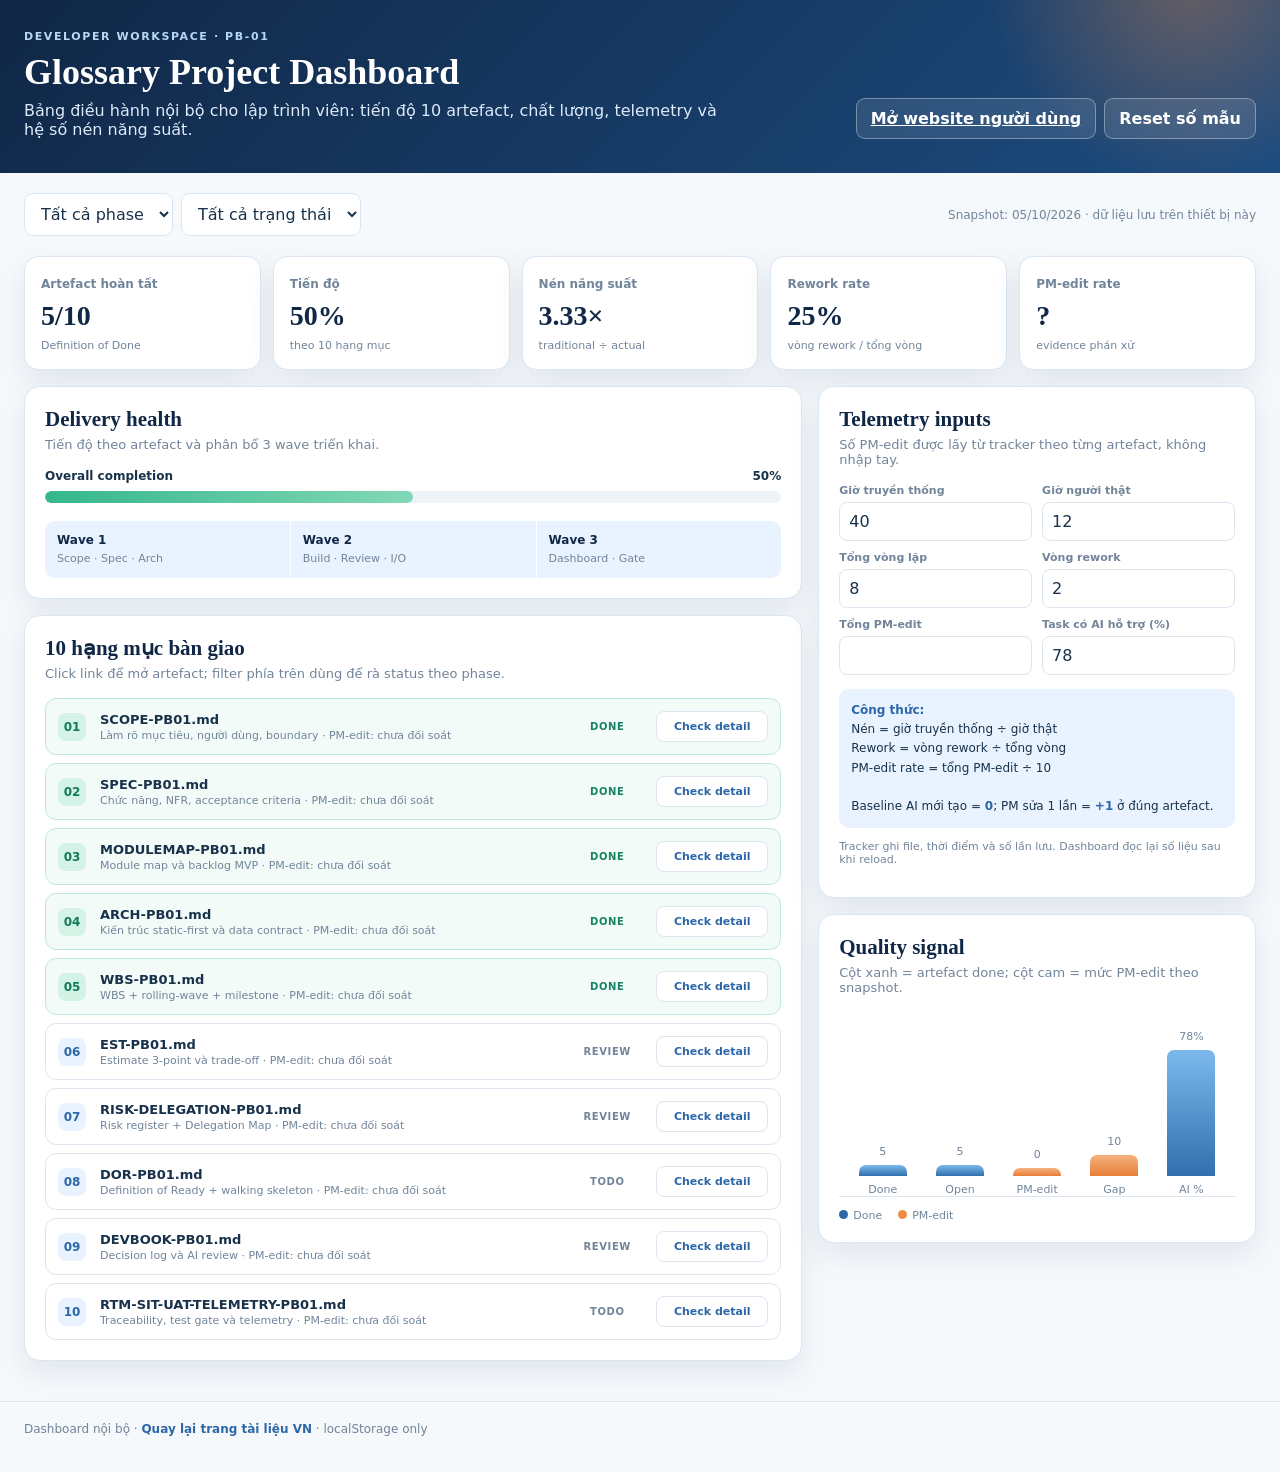
==== VN/project-dashboard.html @ fee907c6 "Initial commit" ====
<!doctype html>
<html lang="vi">
<head>
  <meta charset="utf-8">
  <meta name="viewport" content="width=device-width,initial-scale=1">
  <title>Project Dashboard · Glossary PB-01</title>
  <style>
    :root{--navy:#102746;--blue:#2d67a8;--sky:#e9f3ff;--orange:#f08b45;--mint:#35b78b;--ink:#18324b;--muted:#71849a;--line:#dbe6f1;--paper:#f6f9fc;--white:#fff;--shadow:0 12px 30px rgba(35,72,112,.10);font-family:Inter,ui-sans-serif,system-ui,-apple-system,"Segoe UI",sans-serif;color:var(--ink);background:var(--paper)}
    *{box-sizing:border-box}body{margin:0;background:var(--paper)}button,input,select{font:inherit}button{cursor:pointer}.wrap{max-width:1280px;margin:auto;padding:0 24px}
    header{background:linear-gradient(135deg,var(--navy),#1d4c80);color:#fff;padding:30px 0 34px;position:relative;overflow:hidden}header:after{content:"";position:absolute;width:420px;height:420px;border-radius:50%;right:-120px;top:-230px;background:radial-gradient(circle,rgba(240,139,69,.36),transparent 68%)}.header-inner{position:relative;z-index:1;display:flex;justify-content:space-between;align-items:flex-end;gap:20px}h1,h2,h3,p{margin-top:0}h1{font:700 36px Georgia,serif;margin:8px 0}.eyebrow{font-size:11px;letter-spacing:1.6px;text-transform:uppercase;color:#b7d7f5;font-weight:800}.sub{color:#dceafa;max-width:700px;margin:0}.header-actions{display:flex;gap:8px;flex-wrap:wrap}.btn{border:1px solid rgba(255,255,255,.35);background:rgba(255,255,255,.1);color:#fff;border-radius:9px;padding:10px 14px;font-weight:700}.btn:hover{background:rgba(255,255,255,.2)}
    .toolbar{display:flex;align-items:center;justify-content:space-between;gap:14px;padding:20px 0;flex-wrap:wrap}.filters{display:flex;gap:8px;flex-wrap:wrap}.control{background:#fff;border:1px solid var(--line);border-radius:9px;padding:10px 12px;color:var(--ink)}.last{font-size:12px;color:var(--muted)}
    .kpi-grid{display:grid;grid-template-columns:repeat(5,1fr);gap:12px}.kpi{background:var(--white);border:1px solid var(--line);border-radius:14px;padding:16px;box-shadow:var(--shadow)}.kpi .label{font-size:12px;color:var(--muted);font-weight:700}.kpi strong{display:block;font:700 28px Georgia,serif;color:var(--navy);margin:8px 0 2px}.kpi small{font-size:11px;color:var(--muted)}
    .layout{display:grid;grid-template-columns:minmax(0,1.6fr) minmax(300px,.9fr);gap:16px;margin:16px 0 40px}.panel{background:#fff;border:1px solid var(--line);border-radius:16px;padding:20px;box-shadow:var(--shadow)}.panel h2{font:700 21px Georgia,serif;color:var(--navy);margin-bottom:5px}.panel-lead{font-size:13px;color:var(--muted);margin-bottom:17px}
    .progress-track{height:12px;background:#eef3f8;border-radius:20px;overflow:hidden}.progress-fill{height:100%;background:linear-gradient(90deg,var(--mint),#82d8b6);border-radius:20px;transition:width .25s}.progress-row{display:flex;justify-content:space-between;font-size:12px;font-weight:700;margin:0 0 8px}.chart{height:185px;display:flex;align-items:end;gap:10px;padding:18px 10px 0;border-bottom:1px solid var(--line)}.bar-wrap{height:100%;flex:1;display:flex;flex-direction:column;justify-content:end;align-items:center;gap:7px}.bar{width:100%;max-width:48px;border-radius:7px 7px 0 0;background:linear-gradient(180deg,#7bb9ed,#316fae);min-height:5px;transition:height .25s}.bar-value{font-size:11px;color:var(--muted)}.bar-label{font-size:11px;color:var(--muted);text-align:center}.legend{display:flex;gap:16px;font-size:11px;color:var(--muted);margin-top:12px}.dot{width:9px;height:9px;display:inline-block;border-radius:50%;background:var(--blue);margin-right:5px}.dot.orange{background:var(--orange)}
    .metric-form{display:grid;grid-template-columns:1fr 1fr;gap:10px}.field label{display:block;font-size:11px;font-weight:700;color:var(--muted);margin-bottom:5px}.field input{width:100%;padding:9px;border:1px solid var(--line);border-radius:8px;color:var(--ink)}.formula{margin-top:14px;background:var(--sky);border-radius:10px;padding:12px;font-size:12px;line-height:1.6}.formula b{color:var(--blue)}.note{font-size:11px;color:var(--muted);margin-top:12px}
    .artifact-list{display:flex;flex-direction:column;gap:8px}.artifact{border:1px solid var(--line);border-radius:11px;padding:12px;display:grid;grid-template-columns:32px 1fr 78px 112px;align-items:center;gap:10px;transition:.15s}.artifact:hover{border-color:#86b4dc;transform:translateX(2px)}.artifact.done{background:#f3fbf8;border-color:#bfe9d9}.num{width:28px;height:28px;border-radius:8px;background:var(--sky);color:var(--blue);display:grid;place-items:center;font-size:12px;font-weight:800}.artifact.done .num{background:#d4f3e6;color:#147a5a}.artifact h3{font-size:13px;margin:0 0 2px}.artifact p{font-size:11px;color:var(--muted);margin:0}.status{font-size:10px;text-transform:uppercase;letter-spacing:.6px;font-weight:800;color:var(--muted);white-space:nowrap;text-align:center}.status.done{color:#168263}.detail-button{border:1px solid var(--line);background:#fff;color:var(--blue);border-radius:8px;padding:8px 9px;font-size:11px;font-weight:800}.detail-button:hover{background:var(--sky);border-color:#86b4dc}
    dialog{max-width:660px;width:calc(100% - 28px);border:1px solid var(--line);border-radius:16px;padding:0;box-shadow:0 24px 70px rgba(16,39,70,.25);color:var(--ink)}dialog::backdrop{background:rgba(16,39,70,.38)}.dialog-body{padding:22px}.dialog-body h2{font:700 24px Georgia,serif;color:var(--navy);margin:0 0 6px}.dialog-meta{font-size:11px;color:var(--mint);font-weight:800;letter-spacing:.5px}.dialog-copy{font-size:14px;line-height:1.7;color:var(--muted);margin:18px 0;max-height:58vh;overflow:auto}.dialog-copy h3{font-size:15px;color:var(--navy);margin:18px 0 5px}.dialog-copy h3:first-child{margin-top:0}.dialog-copy ul,.dialog-copy ol{padding-left:22px;margin:7px 0}.dialog-copy li{margin:4px 0}.dialog-copy pre{background:var(--navy);color:#dff0ff;border-radius:10px;padding:14px;overflow:auto;font-size:12px}.dialog-copy code{background:var(--sky);color:var(--blue);padding:2px 4px;border-radius:4px}.dialog-close{border:1px solid var(--line);background:#fff;color:var(--blue);border-radius:8px;padding:9px 13px;font-weight:800}
    .timeline{display:flex;gap:0;margin-top:18px}.phase{flex:1;padding:12px;background:var(--sky);border-right:1px solid #fff}.phase:first-child{border-radius:10px 0 0 10px}.phase:last-child{border-radius:0 10px 10px 0;border:0}.phase b{display:block;font-size:12px;color:var(--navy)}.phase span{font-size:11px;color:var(--muted)}
    footer{border-top:1px solid var(--line);padding:20px 0 36px;color:var(--muted);font-size:12px}.back{color:var(--blue);font-weight:700;text-decoration:none}
    @media(max-width:980px){.kpi-grid{grid-template-columns:repeat(3,1fr)}.layout{grid-template-columns:1fr}}@media(max-width:600px){.wrap{padding:0 14px}h1{font-size:29px}.header-inner{display:block}.header-actions{margin-top:18px}.kpi-grid{grid-template-columns:repeat(2,1fr)}.metric-form{grid-template-columns:1fr}.artifact{grid-template-columns:30px 1fr 78px}.detail-button{grid-column:2 / 4}.chart{gap:5px}}
  </style>
</head>
<body>
  <header><div class="wrap header-inner"><div><div class="eyebrow">Developer workspace · PB-01</div><h1>Glossary Project Dashboard</h1><p class="sub">Bảng điều hành nội bộ cho lập trình viên: tiến độ 10 artefact, chất lượng, telemetry và hệ số nén năng suất.</p></div><div class="header-actions"><a class="btn" href="glossary/index.html">Mở website người dùng</a><button class="btn" id="reset">Reset số mẫu</button></div></div></header>
  <main class="wrap">
    <div class="toolbar"><div class="filters"><select class="control" id="phase"><option value="all">Tất cả phase</option><option value="foundation">Foundation</option><option value="build">Build</option><option value="quality">Quality</option></select><select class="control" id="statusFilter"><option value="all">Tất cả trạng thái</option><option value="done">Done</option><option value="review">Review</option><option value="todo">Todo</option></select></div><span class="last">Snapshot: 05/10/2026 · dữ liệu lưu trên thiết bị này</span></div>
    <section class="kpi-grid" aria-label="KPI dự án"><div class="kpi"><span class="label">Artefact hoàn tất</span><strong id="doneKpi">0/10</strong><small>Definition of Done</small></div><div class="kpi"><span class="label">Tiến độ</span><strong id="progressKpi">0%</strong><small>theo 10 hạng mục</small></div><div class="kpi"><span class="label">Nén năng suất</span><strong id="compressionKpi">0×</strong><small>traditional ÷ actual</small></div><div class="kpi"><span class="label">Rework rate</span><strong id="reworkKpi">0%</strong><small>vòng rework / tổng vòng</small></div><div class="kpi"><span class="label">PM-edit rate</span><strong id="editKpi">0%</strong><small>evidence phán xử</small></div></section>
    <div class="layout">
      <div>
        <section class="panel"><h2>Delivery health</h2><p class="panel-lead">Tiến độ theo artefact và phân bổ 3 wave triển khai.</p><div class="progress-row"><span>Overall completion</span><span id="progressText">0%</span></div><div class="progress-track"><div class="progress-fill" id="progressFill"></div></div><div class="timeline"><div class="phase"><b>Wave 1</b><span>Scope · Spec · Arch</span></div><div class="phase"><b>Wave 2</b><span>Build · Review · I/O</span></div><div class="phase"><b>Wave 3</b><span>Dashboard · Gate</span></div></div></section>
        <section class="panel" style="margin-top:16px"><h2>10 hạng mục bàn giao</h2><p class="panel-lead">Click link để mở artefact; filter phía trên dùng để rà status theo phase.</p><div class="artifact-list" id="artifactList"></div></section>
      </div>
      <aside>
        <section class="panel"><h2>Telemetry inputs</h2><p class="panel-lead">Số PM-edit được lấy từ tracker theo từng artefact, không nhập tay.</p><div class="metric-form"><div class="field"><label for="traditional">Giờ truyền thống</label><input id="traditional" type="number" min="0" step="0.5"></div><div class="field"><label for="actual">Giờ người thật</label><input id="actual" type="number" min="0" step="0.5"></div><div class="field"><label for="loops">Tổng vòng lặp</label><input id="loops" type="number" min="0" step="1"></div><div class="field"><label for="rework">Vòng rework</label><input id="rework" type="number" min="0" step="1"></div><div class="field"><label for="artefacts">Tổng PM-edit</label><input id="artefacts" type="number" min="0" step="1" readonly></div><div class="field"><label for="aiTasks">Task có AI hỗ trợ (%)</label><input id="aiTasks" type="number" min="0" max="100" step="1"></div></div><div class="formula"><b>Công thức:</b><br>Nén = giờ truyền thống ÷ giờ thật<br>Rework = vòng rework ÷ tổng vòng<br>PM-edit rate = tổng PM-edit ÷ 10<br><br>Baseline AI mới tạo = <b>0</b>; PM sửa 1 lần = <b>+1</b> ở đúng artefact.</div><p class="note">Tracker ghi file, thời điểm và số lần lưu. Dashboard đọc lại số liệu sau khi reload.</p></section>
        <section class="panel" style="margin-top:16px"><h2>Quality signal</h2><p class="panel-lead">Cột xanh = artefact done; cột cam = mức PM-edit theo snapshot.</p><div class="chart" id="chart"></div><div class="legend"><span><i class="dot"></i>Done</span><span><i class="dot orange"></i>PM-edit</span></div></section>
      </aside>
    </div>
  </main>
  <footer><div class="wrap">Dashboard nội bộ · <a class="back" href="index.html#tailieu">Quay lại trang tài liệu VN</a> · localStorage only</div></footer>
  <dialog id="detailDialog"><div class="dialog-body"><h2 id="detailTitle">Artefact</h2><div class="dialog-meta" id="detailMeta"></div><div class="dialog-copy" id="detailBody"></div><button class="dialog-close" id="closeDetail" type="button">Đóng</button></div></dialog>
  <script src="project-telemetry.js"></script>
  <script>
    const artifacts=[
      {id:'01',file:'SCOPE-PB01.md',desc:'Làm rõ mục tiêu, người dùng, boundary',phase:'foundation',status:'done',pmEdits:0,detail:`<h3>Mục tiêu</h3><p>Xây dựng từ điển IT cá nhân chạy ngay trong trình duyệt, giúp người học lưu, tra cứu và ôn thuật ngữ tiếng Anh theo ngữ cảnh.</p><h3>Người dùng</h3><p>Người học/người làm IT cần một kho thuật ngữ riêng, tìm được từ trong vài giây và biết mình đang học đến đâu.</p><h3>In-scope MVP</h3><ul><li>Thư viện từ, tìm kiếm theo từ/nghĩa/thẻ.</li><li>Lọc theo lĩnh vực, yêu thích, mới thêm, đang học, đã nắm vững.</li><li>Thêm/sửa/xóa, chi tiết song ngữ, flashcard.</li><li>Import/export JSON/CSV, lưu localStorage.</li><li>Developer dashboard và telemetry.</li></ul><h3>Out-of-scope</h3><p>Login, đồng bộ cloud, audio, thanh toán và GPT automation.</p><h3>Success target</h3><p>Tìm từ ≤ 3 giây, dữ liệu không mất sau refresh, 10/10 artefact có hồ sơ.</p>`},
      {id:'02',file:'SPEC-PB01.md',desc:'Chức năng, NFR, acceptance criteria',phase:'foundation',status:'done',pmEdits:0,detail:`<h3>User stories</h3><ul><li><b>US-01:</b> tìm thuật ngữ tức thì theo từ/nghĩa/thẻ.</li><li><b>US-02:</b> lọc theo tiến độ học.</li><li><b>US-03:</b> mở detail có nghĩa, ví dụ, context, status.</li><li><b>US-04:</b> thêm term với validation term + meaning.</li><li><b>US-05:</b> ôn flashcard, flip, next, mastered.</li><li><b>US-06/07:</b> export/import JSON/CSV, skip record trùng.</li></ul><h3>NFR</h3><p>Static-first, responsive từ 320px, keyboard focus rõ, dữ liệu chỉ lưu trên thiết bị, không request API và tương thích browser hiện đại.</p><h3>Error rules</h3><p>File sai định dạng phải báo toast; record thiếu term bị bỏ qua; xóa term phải confirm; import không overwrite dữ liệu cũ.</p>`},
      {id:'03',file:'MODULEMAP-PB01.md',desc:'Module map và backlog MVP',phase:'foundation',status:'done',pmEdits:0,detail:`<h3>7 module</h3><ol><li><b>M1 Shell/UI:</b> topbar, sidebar, responsive layout.</li><li><b>M2 Library:</b> list, search, sort, filter, count.</li><li><b>M3 Term CRUD:</b> form, detail, validation, persistence.</li><li><b>M4 Review:</b> flashcard, queue, mastered.</li><li><b>M5 Data I/O:</b> import/export JSON/CSV.</li><li><b>M6 Preferences:</b> theme và settings.</li><li><b>M7 Dashboard:</b> status, KPI, telemetry, detail.</li></ol><h3>Backlog slice</h3><p>Baseline UI → search/filter → CRUD → review → import/export → dashboard + quality gate.</p><h3>Walking slice</h3><p>Mở trang → tìm “API” → xem detail → đổi status → refresh vẫn còn dữ liệu.</p>`},
      {id:'04',file:'ARCH-PB01.md',desc:'Kiến trúc static-first và data contract',phase:'foundation',status:'done',pmEdits:0,detail:`<h3>Runtime architecture</h3><pre>Browser<br>├─ glossary/index.html<br>├─ glossary/styles.css<br>└─ glossary/app.js<br>   └─ localStorage<br><br>Developer<br>└─ project-dashboard.html</pre><h3>Data contract</h3><p>Mỗi term có <code>id</code>, <code>term</code>, <code>meaning_vi</code>, <code>domains</code>, <code>roles</code>, <code>difficulty</code>, <code>status</code>, <code>favorite</code> và <code>updated_at</code>.</p><h3>Quyết định kỹ thuật</h3><ul><li>HTML/CSS/JS thuần, không build step.</li><li>Native dialog cho detail/settings/form.</li><li>Dashboard tách khỏi UI người dùng.</li><li>Local-first; cloud sync để phase sau.</li></ul>`},
      {id:'05',file:'WBS-PB01.md',desc:'WBS + rolling-wave + milestone',phase:'build',status:'done',pmEdits:0,detail:`<h3>Work packages</h3><ol><li>Scope/spec.</li><li>Data model và architecture.</li><li>Library UI.</li><li>CRUD.</li><li>Review.</li><li>Data I/O.</li><li>Developer dashboard.</li><li>Quality gate.</li></ol><h3>Rolling wave</h3><p><b>Wave 1 — Foundation:</b> scope, spec, module map, architecture.</p><p><b>Wave 2 — Core slice:</b> library, CRUD, review, import/export.</p><p><b>Wave 3 — Operate:</b> dashboard, SIT/UAT, telemetry.</p><h3>Milestone cuối</h3><p>Dashboard và test evidence sẵn sàng để nộp, không còn P0/P1 chưa xử lý.</p>`},
      {id:'06',file:'EST-PB01.md',desc:'Estimate 3-point và trade-off',phase:'build',status:'review',pmEdits:0,detail:`<h3>Estimate 3-point</h3><p>9 work package được estimate theo O/M/P và PERT.</p><ul><li>Scope/spec: <b>3.08h</b></li><li>Data/architecture: <b>2.58h</b></li><li>Library: <b>4.08h</b></li><li>CRUD: <b>3.50h</b></li><li>Review: <b>2.58h</b></li><li>Import/export: <b>2.67h</b></li><li>Dashboard: <b>3.17h</b></li><li>SIT/UAT: <b>3.17h</b></li><li>PM review/log: <b>2.00h</b></li></ul><h3>Kết quả</h3><p><b>PERT base: 26.83 giờ</b> · contingency 15%: 4.02 giờ · <b>planning budget: khoảng 31 giờ</b>.</p><h3>Trade-off</h3><p>Nếu vượt budget, giữ search, detail, review, import validation và persistence; hoãn audio, cloud sync và GPT automation.</p><h3>Telemetry</h3><p>PM-edit baseline của tracker mới là 0; mỗi PM chỉnh file một lần sẽ tăng 1 ở đúng artefact.</p>`},
      {id:'07',file:'RISK-DELEGATION-PB01.md',desc:'Risk register + Delegation Map',phase:'build',status:'review',pmEdits:0,detail:`<h3>Risk register</h3><ul><li><b>R1:</b> encoding tiếng Việt bị lỗi — lưu UTF-8, kiểm tra browser.</li><li><b>R2:</b> mất localStorage — export backup, test reload.</li><li><b>R3:</b> import bẩn/trùng — validate, skip, toast.</li><li><b>R4:</b> dashboard bịa số — bắt buộc nguồn + công thức.</li><li><b>R5:</b> scope creep — hard-stop ở out-of-scope.</li></ul><h3>Delegation map</h3><p>L3/A cho draft artefact; L4/A+ cho code có diff + smoke test; L2/A cho dữ liệu người dùng; L1/A cho scope; L0/A+ cho xóa hoặc đổi cấu trúc lớn.</p><h3>Fail-closed</h3><p>Không merge khi file không mở, P0 fail, import làm mất dữ liệu hoặc telemetry thiếu nguồn.</p>`},
      {id:'08',file:'DOR-PB01.md',desc:'Definition of Ready + walking skeleton',phase:'quality',status:'todo',pmEdits:0,detail:`<h3>Ready checklist</h3><ul><li>Mục tiêu và người dùng rõ.</li><li>Acceptance criteria kiểm thử được.</li><li>Module, dependency và owner đã chỉ ra.</li><li>Có estimate và rủi ro chính.</li><li>Có fixture/evidence để verify.</li></ul><h3>Walking skeleton</h3><p>Mở website → tìm “API” → mở một term → xem nghĩa → đổi status → refresh và xác nhận dữ liệu vẫn còn.</p><h3>Ý nghĩa</h3><p>Không build task mới khi chưa có đường kiểm chứng end-to-end tối thiểu.</p>`},
      {id:'09',file:'DEVBOOK-PB01.md',desc:'Decision log và AI review',phase:'quality',status:'review',pmEdits:0,detail:`<h3>Decision log</h3><ul><li>Giữ MVP static-first để chạy offline, không setup backend.</li><li>Gộp Risk + Delegation và RTM + SIT/UAT + Telemetry để đủ quota 10 artefact.</li><li>Tách dashboard developer khỏi user UI để không làm người dùng rối.</li></ul><h3>AI review evidence</h3><ul><li>Không chọn chart library để giảm dependency.</li><li>Không mở rộng sang backend/sync ở MVP.</li><li>Dashboard phải có nguồn, công thức và phân biệt estimate/actual.</li></ul><h3>Known gaps</h3><p>Chưa có automated regression runner; hiện dùng smoke test browser. Dashboard chưa tự đọc git history.</p>`},
      {id:'10',file:'RTM-SIT-UAT-TELEMETRY-PB01.md',desc:'Traceability, test gate và telemetry',phase:'quality',status:'todo',pmEdits:0,detail:`<h3>Traceability</h3><p>US-01/02 → Library → SIT-01/02; US-03/04 → CRUD → SIT-03/04; US-05 → Review → SIT-05; US-06/07 → I/O → SIT-06/07; Dashboard → SIT-08.</p><h3>SIT/UAT gate</h3><p>8 scenario: search, filter, validation, persistence, flashcard, export, import duplicate và dashboard filter đều phải pass. UAT đạt khi người dùng hoàn thành flow tìm → hiểu → đánh dấu → ôn không cần hướng dẫn trực tiếp.</p><h3>Telemetry</h3><ul><li>Compression = traditional hours / actual hours.</li><li>AI adoption = task có AI / tổng task.</li><li>Rework rate = vòng rework / tổng vòng.</li><li>PM-edit rate = PM-edit / 10 artefact.</li></ul>`}
    ];
    const telemetry=window.PB01_TELEMETRY||{artifacts:{}};
    artifacts.forEach(a=>{const tracked=telemetry.artifacts?.[a.file]?.pmEdits;a.pmEdits=telemetry.historyStatus==='unavailable-before-tracker'?null:(typeof tracked==='number'?tracked:0)});
    const defaults={traditional:40,actual:12,loops:8,rework:2,artefacts:0,aiTasks:78};
    const $=id=>document.getElementById(id); const load=JSON.parse(localStorage.getItem('pb01-dashboard')||'null')||defaults;
    ['traditional','actual','loops','rework','artefacts','aiTasks'].forEach(id=>{$(id).value=load[id];$(id).addEventListener('input',update)});
    function doneCount(){return artifacts.filter(a=>a.status==='done').length}
    function editCount(){return artifacts.some(a=>a.pmEdits===null)?null:artifacts.reduce((sum,a)=>sum+a.pmEdits,0)}
    function update(){const traditional=+$('traditional').value||0,actual=+$('actual').value||0,loops=+$('loops').value||0,rework=+$('rework').value||0,edits=editCount();const done=doneCount();const progress=Math.round(done/10*100);$('doneKpi').textContent=done+'/10';$('progressKpi').textContent=progress+'%';$('progressText').textContent=progress+'%';$('progressFill').style.width=progress+'%';$('compressionKpi').textContent=(actual?traditional/actual:0).toFixed(2)+'×';$('reworkKpi').textContent=(loops?Math.round(rework/loops*100):0)+'%';$('editKpi').textContent=edits===null?'?':edits+'/10';$('artefacts').value=edits===null?'':edits;localStorage.setItem('pb01-dashboard',JSON.stringify({traditional,actual,loops,rework,artefacts:edits,aiTasks:+$('aiTasks').value||0}));renderChart(done,edits||0);renderArtifacts()}
    function renderArtifacts(){const phase=$('phase').value,status=$('statusFilter').value;const list=artifacts.filter(a=>(phase==='all'||a.phase===phase)&&(status==='all'||a.status===status));$('artifactList').innerHTML=list.map(a=>`<article class="artifact ${a.status==='done'?'done':''}"><div class="num">${a.id}</div><div><h3>${a.file}</h3><p>${a.desc} · PM-edit: ${a.pmEdits===null?'chưa đối soát':a.pmEdits}</p></div><span class="status ${a.status==='done'?'done':''}">${a.status}</span><button class="detail-button" data-id="${a.id}" type="button">Check detail</button></article>`).join('')||'<p class="note">Không có hạng mục phù hợp bộ lọc.</p>'}
    function openDetail(id){const a=artifacts.find(item=>item.id===id);if(!a)return;$('detailTitle').textContent=a.file;$('detailMeta').textContent=`${a.status.toUpperCase()} · PM-edit: ${a.pmEdits===null?'chưa đối soát lịch sử cũ':a.pmEdits}`;$('detailBody').innerHTML=a.detail;$('detailDialog').showModal()}
    function renderChart(done,edits){const vals=[done,Math.max(0,10-done),edits,Math.max(0,10-edits),+$('aiTasks').value||0];const labels=['Done','Open','PM-edit','Gap','AI %'];const max=Math.max(...vals,10); $('chart').innerHTML=vals.map((v,i)=>`<div class="bar-wrap"><span class="bar-value">${v}${i===4?'%':''}</span><div class="bar" style="height:${Math.max(5,v/max*100)}%;background:${i===2||i===3?'linear-gradient(180deg,#f5b27e,#e77d39)':''}"></div><span class="bar-label">${labels[i]}</span></div>`).join('')}
    $('phase').addEventListener('change',renderArtifacts);$('statusFilter').addEventListener('change',renderArtifacts);$('artifactList').addEventListener('click',event=>{const button=event.target.closest('.detail-button');if(button)openDetail(button.dataset.id)});$('closeDetail').addEventListener('click',()=>$('detailDialog').close());$('detailDialog').addEventListener('click',event=>{if(event.target===$('detailDialog'))$('detailDialog').close()});$('reset').addEventListener('click',()=>{localStorage.removeItem('pb01-dashboard');location.reload()});renderArtifacts();update();
  </script>
</body>
</html>
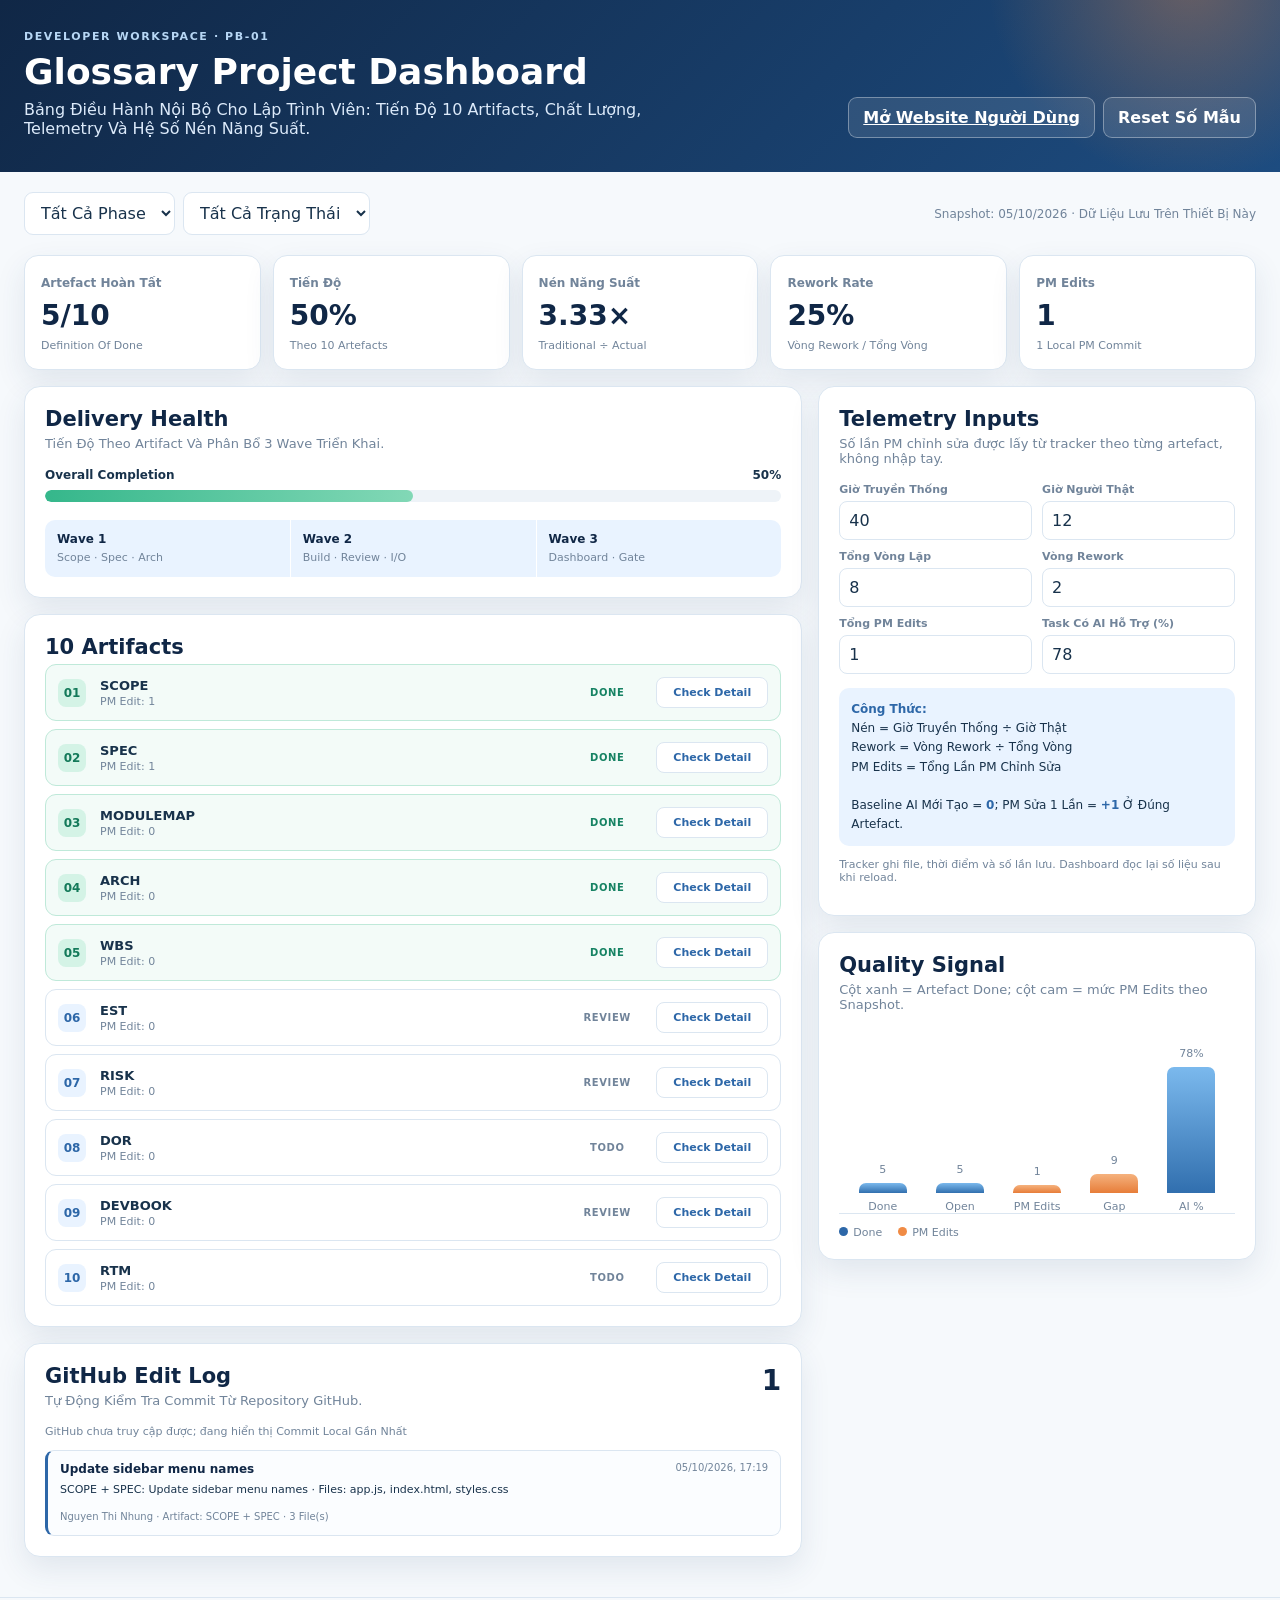
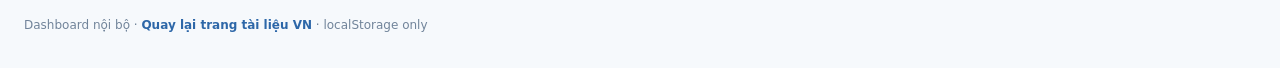
==== commit e2321059: "Update scope spec wbs estimate and dashboard features" ====
--- a/VN/project-dashboard.html
+++ b/VN/project-dashboard.html
@@ -7,32 +7,34 @@
   <style>
     :root{--navy:#102746;--blue:#2d67a8;--sky:#e9f3ff;--orange:#f08b45;--mint:#35b78b;--ink:#18324b;--muted:#71849a;--line:#dbe6f1;--paper:#f6f9fc;--white:#fff;--shadow:0 12px 30px rgba(35,72,112,.10);font-family:Inter,ui-sans-serif,system-ui,-apple-system,"Segoe UI",sans-serif;color:var(--ink);background:var(--paper)}
     *{box-sizing:border-box}body{margin:0;background:var(--paper)}button,input,select{font:inherit}button{cursor:pointer}.wrap{max-width:1280px;margin:auto;padding:0 24px}
-    header{background:linear-gradient(135deg,var(--navy),#1d4c80);color:#fff;padding:30px 0 34px;position:relative;overflow:hidden}header:after{content:"";position:absolute;width:420px;height:420px;border-radius:50%;right:-120px;top:-230px;background:radial-gradient(circle,rgba(240,139,69,.36),transparent 68%)}.header-inner{position:relative;z-index:1;display:flex;justify-content:space-between;align-items:flex-end;gap:20px}h1,h2,h3,p{margin-top:0}h1{font:700 36px Georgia,serif;margin:8px 0}.eyebrow{font-size:11px;letter-spacing:1.6px;text-transform:uppercase;color:#b7d7f5;font-weight:800}.sub{color:#dceafa;max-width:700px;margin:0}.header-actions{display:flex;gap:8px;flex-wrap:wrap}.btn{border:1px solid rgba(255,255,255,.35);background:rgba(255,255,255,.1);color:#fff;border-radius:9px;padding:10px 14px;font-weight:700}.btn:hover{background:rgba(255,255,255,.2)}
+    header{background:linear-gradient(135deg,var(--navy),#1d4c80);color:#fff;padding:30px 0 34px;position:relative;overflow:hidden}header:after{content:"";position:absolute;width:420px;height:420px;border-radius:50%;right:-120px;top:-230px;background:radial-gradient(circle,rgba(240,139,69,.36),transparent 68%)}.header-inner{position:relative;z-index:1;display:flex;justify-content:space-between;align-items:flex-end;gap:20px}h1,h2,h3,p{margin-top:0}h1{font:700 36px Inter,ui-sans-serif,system-ui,-apple-system,"Segoe UI",sans-serif;margin:8px 0}.eyebrow{font-size:11px;letter-spacing:1.6px;text-transform:uppercase;color:#b7d7f5;font-weight:800}.sub{color:#dceafa;max-width:700px;margin:0}.header-actions{display:flex;gap:8px;flex-wrap:wrap}.btn{border:1px solid rgba(255,255,255,.35);background:rgba(255,255,255,.1);color:#fff;border-radius:9px;padding:10px 14px;font-weight:700}.btn:hover{background:rgba(255,255,255,.2)}
     .toolbar{display:flex;align-items:center;justify-content:space-between;gap:14px;padding:20px 0;flex-wrap:wrap}.filters{display:flex;gap:8px;flex-wrap:wrap}.control{background:#fff;border:1px solid var(--line);border-radius:9px;padding:10px 12px;color:var(--ink)}.last{font-size:12px;color:var(--muted)}
-    .kpi-grid{display:grid;grid-template-columns:repeat(5,1fr);gap:12px}.kpi{background:var(--white);border:1px solid var(--line);border-radius:14px;padding:16px;box-shadow:var(--shadow)}.kpi .label{font-size:12px;color:var(--muted);font-weight:700}.kpi strong{display:block;font:700 28px Georgia,serif;color:var(--navy);margin:8px 0 2px}.kpi small{font-size:11px;color:var(--muted)}
-    .layout{display:grid;grid-template-columns:minmax(0,1.6fr) minmax(300px,.9fr);gap:16px;margin:16px 0 40px}.panel{background:#fff;border:1px solid var(--line);border-radius:16px;padding:20px;box-shadow:var(--shadow)}.panel h2{font:700 21px Georgia,serif;color:var(--navy);margin-bottom:5px}.panel-lead{font-size:13px;color:var(--muted);margin-bottom:17px}
+    .kpi-grid{display:grid;grid-template-columns:repeat(5,1fr);gap:12px}.kpi{background:var(--white);border:1px solid var(--line);border-radius:14px;padding:16px;box-shadow:var(--shadow)}.kpi .label{font-size:12px;color:var(--muted);font-weight:700}.kpi strong{display:block;font:700 28px Inter,ui-sans-serif,system-ui,-apple-system,"Segoe UI",sans-serif;color:var(--navy);margin:8px 0 2px}.kpi small{font-size:11px;color:var(--muted)}
+    .layout{display:grid;grid-template-columns:minmax(0,1.6fr) minmax(300px,.9fr);gap:16px;margin:16px 0 40px}.panel{background:#fff;border:1px solid var(--line);border-radius:16px;padding:20px;box-shadow:var(--shadow)}.panel h2{font:700 21px Inter,ui-sans-serif,system-ui,-apple-system,"Segoe UI",sans-serif;color:var(--navy);margin-bottom:5px}.panel-lead{font-size:13px;color:var(--muted);margin-bottom:17px}
     .progress-track{height:12px;background:#eef3f8;border-radius:20px;overflow:hidden}.progress-fill{height:100%;background:linear-gradient(90deg,var(--mint),#82d8b6);border-radius:20px;transition:width .25s}.progress-row{display:flex;justify-content:space-between;font-size:12px;font-weight:700;margin:0 0 8px}.chart{height:185px;display:flex;align-items:end;gap:10px;padding:18px 10px 0;border-bottom:1px solid var(--line)}.bar-wrap{height:100%;flex:1;display:flex;flex-direction:column;justify-content:end;align-items:center;gap:7px}.bar{width:100%;max-width:48px;border-radius:7px 7px 0 0;background:linear-gradient(180deg,#7bb9ed,#316fae);min-height:5px;transition:height .25s}.bar-value{font-size:11px;color:var(--muted)}.bar-label{font-size:11px;color:var(--muted);text-align:center}.legend{display:flex;gap:16px;font-size:11px;color:var(--muted);margin-top:12px}.dot{width:9px;height:9px;display:inline-block;border-radius:50%;background:var(--blue);margin-right:5px}.dot.orange{background:var(--orange)}
     .metric-form{display:grid;grid-template-columns:1fr 1fr;gap:10px}.field label{display:block;font-size:11px;font-weight:700;color:var(--muted);margin-bottom:5px}.field input{width:100%;padding:9px;border:1px solid var(--line);border-radius:8px;color:var(--ink)}.formula{margin-top:14px;background:var(--sky);border-radius:10px;padding:12px;font-size:12px;line-height:1.6}.formula b{color:var(--blue)}.note{font-size:11px;color:var(--muted);margin-top:12px}
     .artifact-list{display:flex;flex-direction:column;gap:8px}.artifact{border:1px solid var(--line);border-radius:11px;padding:12px;display:grid;grid-template-columns:32px 1fr 78px 112px;align-items:center;gap:10px;transition:.15s}.artifact:hover{border-color:#86b4dc;transform:translateX(2px)}.artifact.done{background:#f3fbf8;border-color:#bfe9d9}.num{width:28px;height:28px;border-radius:8px;background:var(--sky);color:var(--blue);display:grid;place-items:center;font-size:12px;font-weight:800}.artifact.done .num{background:#d4f3e6;color:#147a5a}.artifact h3{font-size:13px;margin:0 0 2px}.artifact p{font-size:11px;color:var(--muted);margin:0}.status{font-size:10px;text-transform:uppercase;letter-spacing:.6px;font-weight:800;color:var(--muted);white-space:nowrap;text-align:center}.status.done{color:#168263}.detail-button{border:1px solid var(--line);background:#fff;color:var(--blue);border-radius:8px;padding:8px 9px;font-size:11px;font-weight:800}.detail-button:hover{background:var(--sky);border-color:#86b4dc}
-    dialog{max-width:660px;width:calc(100% - 28px);border:1px solid var(--line);border-radius:16px;padding:0;box-shadow:0 24px 70px rgba(16,39,70,.25);color:var(--ink)}dialog::backdrop{background:rgba(16,39,70,.38)}.dialog-body{padding:22px}.dialog-body h2{font:700 24px Georgia,serif;color:var(--navy);margin:0 0 6px}.dialog-meta{font-size:11px;color:var(--mint);font-weight:800;letter-spacing:.5px}.dialog-copy{font-size:14px;line-height:1.7;color:var(--muted);margin:18px 0;max-height:58vh;overflow:auto}.dialog-copy h3{font-size:15px;color:var(--navy);margin:18px 0 5px}.dialog-copy h3:first-child{margin-top:0}.dialog-copy ul,.dialog-copy ol{padding-left:22px;margin:7px 0}.dialog-copy li{margin:4px 0}.dialog-copy pre{background:var(--navy);color:#dff0ff;border-radius:10px;padding:14px;overflow:auto;font-size:12px}.dialog-copy code{background:var(--sky);color:var(--blue);padding:2px 4px;border-radius:4px}.dialog-close{border:1px solid var(--line);background:#fff;color:var(--blue);border-radius:8px;padding:9px 13px;font-weight:800}
+    .github-panel-head{display:flex;align-items:flex-start;justify-content:space-between;gap:16px}.github-panel-head h2{margin-bottom:5px}.github-panel-head>strong{font:700 28px Inter,ui-sans-serif,system-ui,-apple-system,"Segoe UI",sans-serif;color:var(--navy)}.github-sync-status{font-size:11px;color:var(--muted);margin:0 0 12px}.github-edit-list{display:grid;gap:8px;max-height:430px;overflow:auto}.github-edit{padding:11px 12px;border:1px solid var(--line);border-left:3px solid var(--blue);border-radius:9px;background:#fbfdff}.github-edit-top{display:flex;justify-content:space-between;gap:12px;align-items:flex-start}.github-edit-top strong{font-size:12px;color:var(--navy)}.github-edit-top time{font-size:10px;color:var(--muted);white-space:nowrap}.github-edit p{font-size:11px;line-height:1.5;color:var(--ink);margin:6px 0}.github-edit small{font-size:10px;color:var(--muted)}
+    dialog{max-width:660px;width:calc(100% - 28px);border:1px solid var(--line);border-radius:16px;padding:0;box-shadow:0 24px 70px rgba(16,39,70,.25);color:var(--ink)}dialog::backdrop{background:rgba(16,39,70,.38)}.dialog-body{padding:22px}.dialog-body h2{font:700 24px Inter,ui-sans-serif,system-ui,-apple-system,"Segoe UI",sans-serif;color:var(--navy);margin:0 0 6px}.dialog-meta{font-size:11px;color:var(--mint);font-weight:800;letter-spacing:.5px}.dialog-copy{font-size:14px;line-height:1.7;color:var(--muted);margin:18px 0;max-height:58vh;overflow:auto}.dialog-copy h3{font-size:15px;color:var(--navy);margin:18px 0 5px}.dialog-copy h3:first-child{margin-top:0}.dialog-copy ul,.dialog-copy ol{padding-left:22px;margin:7px 0}.dialog-copy li{margin:4px 0}.dialog-copy pre{background:var(--navy);color:#dff0ff;border-radius:10px;padding:14px;overflow:auto;font-size:12px}.dialog-copy code{background:var(--sky);color:var(--blue);padding:2px 4px;border-radius:4px}.estimate-table,.wbs-table{width:100%;border-collapse:collapse;margin:10px 0 12px;font-size:12px}.estimate-table th,.estimate-table td,.wbs-table th,.wbs-table td{padding:7px 8px;border-bottom:1px solid var(--line);text-align:left}.estimate-table th,.wbs-table th{color:var(--navy);font-weight:800}.estimate-table td:nth-child(2),.estimate-table td:nth-child(3),.estimate-table th:nth-child(2),.estimate-table th:nth-child(3){text-align:right;white-space:nowrap}.wbs-table td:first-child,.wbs-table th:first-child{white-space:nowrap}.estimate-table tfoot th{border-top:2px solid var(--line);border-bottom:0}.estimate-note{padding:10px 12px;border-radius:8px;background:var(--sky);font-size:12px}.dialog-close{border:1px solid var(--line);background:#fff;color:var(--blue);border-radius:8px;padding:9px 13px;font-weight:800}
     .timeline{display:flex;gap:0;margin-top:18px}.phase{flex:1;padding:12px;background:var(--sky);border-right:1px solid #fff}.phase:first-child{border-radius:10px 0 0 10px}.phase:last-child{border-radius:0 10px 10px 0;border:0}.phase b{display:block;font-size:12px;color:var(--navy)}.phase span{font-size:11px;color:var(--muted)}
     footer{border-top:1px solid var(--line);padding:20px 0 36px;color:var(--muted);font-size:12px}.back{color:var(--blue);font-weight:700;text-decoration:none}
-    @media(max-width:980px){.kpi-grid{grid-template-columns:repeat(3,1fr)}.layout{grid-template-columns:1fr}}@media(max-width:600px){.wrap{padding:0 14px}h1{font-size:29px}.header-inner{display:block}.header-actions{margin-top:18px}.kpi-grid{grid-template-columns:repeat(2,1fr)}.metric-form{grid-template-columns:1fr}.artifact{grid-template-columns:30px 1fr 78px}.detail-button{grid-column:2 / 4}.chart{gap:5px}}
+    @media(max-width:980px){.kpi-grid{grid-template-columns:repeat(3,1fr)}.layout{grid-template-columns:1fr}}@media(max-width:600px){.wrap{padding:0 14px}h1{font-size:29px}.header-inner{display:block}.header-actions{margin-top:18px}.kpi-grid{grid-template-columns:repeat(2,1fr)}.metric-form{grid-template-columns:1fr}.artifact{grid-template-columns:30px 1fr 78px}.detail-button{grid-column:2 / 4}.chart{gap:5px}.github-edit-top{display:block}.github-edit-top time{display:block;margin-top:4px}}
   </style>
 </head>
 <body>
-  <header><div class="wrap header-inner"><div><div class="eyebrow">Developer workspace · PB-01</div><h1>Glossary Project Dashboard</h1><p class="sub">Bảng điều hành nội bộ cho lập trình viên: tiến độ 10 artefact, chất lượng, telemetry và hệ số nén năng suất.</p></div><div class="header-actions"><a class="btn" href="glossary/index.html">Mở website người dùng</a><button class="btn" id="reset">Reset số mẫu</button></div></div></header>
+  <header><div class="wrap header-inner"><div><div class="eyebrow">Developer Workspace · PB-01</div><h1>Glossary Project Dashboard</h1><p class="sub">Bảng Điều Hành Nội Bộ Cho Lập Trình Viên: Tiến Độ 10 Artifacts, Chất Lượng, Telemetry Và Hệ Số Nén Năng Suất.</p></div><div class="header-actions"><a class="btn" href="glossary/index.html">Mở Website Người Dùng</a><button class="btn" id="reset">Reset Số Mẫu</button></div></div></header>
   <main class="wrap">
-    <div class="toolbar"><div class="filters"><select class="control" id="phase"><option value="all">Tất cả phase</option><option value="foundation">Foundation</option><option value="build">Build</option><option value="quality">Quality</option></select><select class="control" id="statusFilter"><option value="all">Tất cả trạng thái</option><option value="done">Done</option><option value="review">Review</option><option value="todo">Todo</option></select></div><span class="last">Snapshot: 05/10/2026 · dữ liệu lưu trên thiết bị này</span></div>
-    <section class="kpi-grid" aria-label="KPI dự án"><div class="kpi"><span class="label">Artefact hoàn tất</span><strong id="doneKpi">0/10</strong><small>Definition of Done</small></div><div class="kpi"><span class="label">Tiến độ</span><strong id="progressKpi">0%</strong><small>theo 10 hạng mục</small></div><div class="kpi"><span class="label">Nén năng suất</span><strong id="compressionKpi">0×</strong><small>traditional ÷ actual</small></div><div class="kpi"><span class="label">Rework rate</span><strong id="reworkKpi">0%</strong><small>vòng rework / tổng vòng</small></div><div class="kpi"><span class="label">PM-edit rate</span><strong id="editKpi">0%</strong><small>evidence phán xử</small></div></section>
+    <div class="toolbar"><div class="filters"><select class="control" id="phase"><option value="all">Tất Cả Phase</option><option value="foundation">Foundation</option><option value="build">Build</option><option value="quality">Quality</option></select><select class="control" id="statusFilter"><option value="all">Tất Cả Trạng Thái</option><option value="done">Done</option><option value="review">Review</option><option value="todo">Todo</option></select></div><span class="last">Snapshot: 05/10/2026 · Dữ Liệu Lưu Trên Thiết Bị Này</span></div>
+    <section class="kpi-grid" aria-label="KPI Dự Án"><div class="kpi"><span class="label">Artefact Hoàn Tất</span><strong id="doneKpi">0/10</strong><small>Definition Of Done</small></div><div class="kpi"><span class="label">Tiến Độ</span><strong id="progressKpi">0%</strong><small>Theo 10 Artefacts</small></div><div class="kpi"><span class="label">Nén Năng Suất</span><strong id="compressionKpi">0×</strong><small>Traditional ÷ Actual</small></div><div class="kpi"><span class="label">Rework Rate</span><strong id="reworkKpi">0%</strong><small>Vòng Rework / Tổng Vòng</small></div><div class="kpi"><span class="label">PM Edits</span><strong id="editKpi">0</strong><small id="editKpiNote">Unique PM Commits</small></div></section>
     <div class="layout">
       <div>
-        <section class="panel"><h2>Delivery health</h2><p class="panel-lead">Tiến độ theo artefact và phân bổ 3 wave triển khai.</p><div class="progress-row"><span>Overall completion</span><span id="progressText">0%</span></div><div class="progress-track"><div class="progress-fill" id="progressFill"></div></div><div class="timeline"><div class="phase"><b>Wave 1</b><span>Scope · Spec · Arch</span></div><div class="phase"><b>Wave 2</b><span>Build · Review · I/O</span></div><div class="phase"><b>Wave 3</b><span>Dashboard · Gate</span></div></div></section>
-        <section class="panel" style="margin-top:16px"><h2>10 hạng mục bàn giao</h2><p class="panel-lead">Click link để mở artefact; filter phía trên dùng để rà status theo phase.</p><div class="artifact-list" id="artifactList"></div></section>
+        <section class="panel"><h2>Delivery Health</h2><p class="panel-lead">Tiến Độ Theo Artifact Và Phân Bổ 3 Wave Triển Khai.</p><div class="progress-row"><span>Overall Completion</span><span id="progressText">0%</span></div><div class="progress-track"><div class="progress-fill" id="progressFill"></div></div><div class="timeline"><div class="phase"><b>Wave 1</b><span>Scope · Spec · Arch</span></div><div class="phase"><b>Wave 2</b><span>Build · Review · I/O</span></div><div class="phase"><b>Wave 3</b><span>Dashboard · Gate</span></div></div></section>
+        <section class="panel" style="margin-top:16px"><h2>10 Artifacts</h2><div class="artifact-list" id="artifactList"></div></section>
+        <section class="panel" style="margin-top:16px"><div class="github-panel-head"><div><h2>GitHub Edit Log</h2><p class="panel-lead">Tự Động Kiểm Tra Commit Từ Repository GitHub.</p></div><strong id="githubCommitCount">—</strong></div><p class="github-sync-status" id="githubSyncStatus">Đang Kiểm Tra GitHub…</p><div class="github-edit-list" id="githubEditList"></div></section>
       </div>
       <aside>
-        <section class="panel"><h2>Telemetry inputs</h2><p class="panel-lead">Số PM-edit được lấy từ tracker theo từng artefact, không nhập tay.</p><div class="metric-form"><div class="field"><label for="traditional">Giờ truyền thống</label><input id="traditional" type="number" min="0" step="0.5"></div><div class="field"><label for="actual">Giờ người thật</label><input id="actual" type="number" min="0" step="0.5"></div><div class="field"><label for="loops">Tổng vòng lặp</label><input id="loops" type="number" min="0" step="1"></div><div class="field"><label for="rework">Vòng rework</label><input id="rework" type="number" min="0" step="1"></div><div class="field"><label for="artefacts">Tổng PM-edit</label><input id="artefacts" type="number" min="0" step="1" readonly></div><div class="field"><label for="aiTasks">Task có AI hỗ trợ (%)</label><input id="aiTasks" type="number" min="0" max="100" step="1"></div></div><div class="formula"><b>Công thức:</b><br>Nén = giờ truyền thống ÷ giờ thật<br>Rework = vòng rework ÷ tổng vòng<br>PM-edit rate = tổng PM-edit ÷ 10<br><br>Baseline AI mới tạo = <b>0</b>; PM sửa 1 lần = <b>+1</b> ở đúng artefact.</div><p class="note">Tracker ghi file, thời điểm và số lần lưu. Dashboard đọc lại số liệu sau khi reload.</p></section>
-        <section class="panel" style="margin-top:16px"><h2>Quality signal</h2><p class="panel-lead">Cột xanh = artefact done; cột cam = mức PM-edit theo snapshot.</p><div class="chart" id="chart"></div><div class="legend"><span><i class="dot"></i>Done</span><span><i class="dot orange"></i>PM-edit</span></div></section>
+        <section class="panel"><h2>Telemetry Inputs</h2><p class="panel-lead">Số lần PM chỉnh sửa được lấy từ tracker theo từng artefact, không nhập tay.</p><div class="metric-form"><div class="field"><label for="traditional">Giờ Truyền Thống</label><input id="traditional" type="number" min="0" step="0.5"></div><div class="field"><label for="actual">Giờ Người Thật</label><input id="actual" type="number" min="0" step="0.5"></div><div class="field"><label for="loops">Tổng Vòng Lặp</label><input id="loops" type="number" min="0" step="1"></div><div class="field"><label for="rework">Vòng Rework</label><input id="rework" type="number" min="0" step="1"></div><div class="field"><label for="artefacts">Tổng PM Edits</label><input id="artefacts" type="number" min="0" step="1" readonly></div><div class="field"><label for="aiTasks">Task Có AI Hỗ Trợ (%)</label><input id="aiTasks" type="number" min="0" max="100" step="1"></div></div><div class="formula"><b>Công Thức:</b><br>Nén = Giờ Truyền Thống ÷ Giờ Thật<br>Rework = Vòng Rework ÷ Tổng Vòng<br>PM Edits = Tổng Lần PM Chỉnh Sửa<br><br>Baseline AI Mới Tạo = <b>0</b>; PM Sửa 1 Lần = <b>+1</b> Ở Đúng Artefact.</div><p class="note">Tracker ghi file, thời điểm và số lần lưu. Dashboard đọc lại số liệu sau khi reload.</p></section>
+        <section class="panel" style="margin-top:16px"><h2>Quality Signal</h2><p class="panel-lead">Cột xanh = Artefact Done; cột cam = mức PM Edits theo Snapshot.</p><div class="chart" id="chart"></div><div class="legend"><span><i class="dot"></i>Done</span><span><i class="dot orange"></i>PM Edits</span></div></section>
       </aside>
     </div>
   </main>
@@ -41,29 +43,41 @@
   <script src="project-telemetry.js"></script>
   <script>
     const artifacts=[
-      {id:'01',file:'SCOPE-PB01.md',desc:'Làm rõ mục tiêu, người dùng, boundary',phase:'foundation',status:'done',pmEdits:0,detail:`<h3>Mục tiêu</h3><p>Xây dựng từ điển IT cá nhân chạy ngay trong trình duyệt, giúp người học lưu, tra cứu và ôn thuật ngữ tiếng Anh theo ngữ cảnh.</p><h3>Người dùng</h3><p>Người học/người làm IT cần một kho thuật ngữ riêng, tìm được từ trong vài giây và biết mình đang học đến đâu.</p><h3>In-scope MVP</h3><ul><li>Thư viện từ, tìm kiếm theo từ/nghĩa/thẻ.</li><li>Lọc theo lĩnh vực, yêu thích, mới thêm, đang học, đã nắm vững.</li><li>Thêm/sửa/xóa, chi tiết song ngữ, flashcard.</li><li>Import/export JSON/CSV, lưu localStorage.</li><li>Developer dashboard và telemetry.</li></ul><h3>Out-of-scope</h3><p>Login, đồng bộ cloud, audio, thanh toán và GPT automation.</p><h3>Success target</h3><p>Tìm từ ≤ 3 giây, dữ liệu không mất sau refresh, 10/10 artefact có hồ sơ.</p>`},
-      {id:'02',file:'SPEC-PB01.md',desc:'Chức năng, NFR, acceptance criteria',phase:'foundation',status:'done',pmEdits:0,detail:`<h3>User stories</h3><ul><li><b>US-01:</b> tìm thuật ngữ tức thì theo từ/nghĩa/thẻ.</li><li><b>US-02:</b> lọc theo tiến độ học.</li><li><b>US-03:</b> mở detail có nghĩa, ví dụ, context, status.</li><li><b>US-04:</b> thêm term với validation term + meaning.</li><li><b>US-05:</b> ôn flashcard, flip, next, mastered.</li><li><b>US-06/07:</b> export/import JSON/CSV, skip record trùng.</li></ul><h3>NFR</h3><p>Static-first, responsive từ 320px, keyboard focus rõ, dữ liệu chỉ lưu trên thiết bị, không request API và tương thích browser hiện đại.</p><h3>Error rules</h3><p>File sai định dạng phải báo toast; record thiếu term bị bỏ qua; xóa term phải confirm; import không overwrite dữ liệu cũ.</p>`},
+      {id:'01',file:'SCOPE-PB01.md',desc:'Làm rõ mục tiêu, người dùng, boundary',phase:'foundation',status:'done',pmEdits:0,detail:`<h3>Mục tiêu</h3><p>Xây dựng từ điển IT cá nhân chạy ngay trong trình duyệt, giúp người học lưu, tra cứu và ôn thuật ngữ tiếng Anh theo ngữ cảnh.</p><h3>Người dùng</h3><p>Người học/người làm IT cần một kho thuật ngữ riêng, tìm được từ trong vài giây và biết mình đang học đến đâu.</p><h3>In-scope MVP</h3><ul><li>Thư viện từ, tìm kiếm theo từ/nghĩa/thẻ và quản lý chủ đề.</li><li>Lọc theo lĩnh vực, yêu thích, mới thêm và đã nắm vững.</li><li>Thêm/sửa/xóa, chi tiết song ngữ, flashcard.</li><li>Khu vực Ôn tập gồm lịch sử học tập, phân tích năng lực, bài test và thống kê kết quả.</li><li>Đề test 10–15 câu bằng tiếng Anh, lấy dữ liệu trực tiếp từ Thư viện và hiển thị kết quả từng câu.</li><li>Import/export JSON/CSV, lưu dữ liệu, lịch sử test và theme bằng localStorage.</li><li>Developer dashboard, 10 artefact và telemetry.</li></ul><h3>Out-of-scope</h3><p>Login, đồng bộ cloud, audio, thanh toán và GPT automation.</p><h3>Success target</h3><p>Tìm từ ≤ 3 giây, dữ liệu không mất sau refresh, kết quả test lưu được và 10/10 artefact có hồ sơ.</p>`},
+      {id:'02',file:'SPEC-PB01.md',desc:'Chức năng, NFR, acceptance criteria',phase:'foundation',status:'done',pmEdits:0,detail:`<h3>User stories</h3><ul><li><b>US-01:</b> tìm thuật ngữ tức thì theo từ/nghĩa/thẻ.</li><li><b>US-02:</b> lọc theo tiến độ học.</li><li><b>US-03:</b> mở detail có nghĩa, ví dụ, context, status.</li><li><b>US-04:</b> thêm term với validation term + meaning.</li><li><b>US-05:</b> ôn flashcard, flip, next, mastered.</li><li><b>US-06/07:</b> export/import JSON/CSV, skip record trùng.</li><li><b>US-08:</b> tạo chủ đề và cập nhật kho test theo Thư viện.</li><li><b>US-09/10:</b> làm test 10–15 câu nhiều dạng và xem kết quả đúng/tổng, đáp án đúng/sai.</li><li><b>US-11:</b> xem lịch sử, xu hướng sai, mẹo nhớ và biểu đồ điểm.</li></ul><h3>NFR</h3><p>Static-first, responsive từ 320px, keyboard focus rõ, dữ liệu chỉ lưu trên thiết bị, không request API và tương thích browser hiện đại.</p><h3>Error rules</h3><p>File sai định dạng phải báo toast; record thiếu term bị bỏ qua; xóa term phải confirm; import không overwrite dữ liệu cũ; chưa chọn đáp án thì không được chuyển câu.</p>`},
       {id:'03',file:'MODULEMAP-PB01.md',desc:'Module map và backlog MVP',phase:'foundation',status:'done',pmEdits:0,detail:`<h3>7 module</h3><ol><li><b>M1 Shell/UI:</b> topbar, sidebar, responsive layout.</li><li><b>M2 Library:</b> list, search, sort, filter, count.</li><li><b>M3 Term CRUD:</b> form, detail, validation, persistence.</li><li><b>M4 Review:</b> flashcard, queue, mastered.</li><li><b>M5 Data I/O:</b> import/export JSON/CSV.</li><li><b>M6 Preferences:</b> theme và settings.</li><li><b>M7 Dashboard:</b> status, KPI, telemetry, detail.</li></ol><h3>Backlog slice</h3><p>Baseline UI → search/filter → CRUD → review → import/export → dashboard + quality gate.</p><h3>Walking slice</h3><p>Mở trang → tìm “API” → xem detail → đổi status → refresh vẫn còn dữ liệu.</p>`},
       {id:'04',file:'ARCH-PB01.md',desc:'Kiến trúc static-first và data contract',phase:'foundation',status:'done',pmEdits:0,detail:`<h3>Runtime architecture</h3><pre>Browser<br>├─ glossary/index.html<br>├─ glossary/styles.css<br>└─ glossary/app.js<br>   └─ localStorage<br><br>Developer<br>└─ project-dashboard.html</pre><h3>Data contract</h3><p>Mỗi term có <code>id</code>, <code>term</code>, <code>meaning_vi</code>, <code>domains</code>, <code>roles</code>, <code>difficulty</code>, <code>status</code>, <code>favorite</code> và <code>updated_at</code>.</p><h3>Quyết định kỹ thuật</h3><ul><li>HTML/CSS/JS thuần, không build step.</li><li>Native dialog cho detail/settings/form.</li><li>Dashboard tách khỏi UI người dùng.</li><li>Local-first; cloud sync để phase sau.</li></ul>`},
-      {id:'05',file:'WBS-PB01.md',desc:'WBS + rolling-wave + milestone',phase:'build',status:'done',pmEdits:0,detail:`<h3>Work packages</h3><ol><li>Scope/spec.</li><li>Data model và architecture.</li><li>Library UI.</li><li>CRUD.</li><li>Review.</li><li>Data I/O.</li><li>Developer dashboard.</li><li>Quality gate.</li></ol><h3>Rolling wave</h3><p><b>Wave 1 — Foundation:</b> scope, spec, module map, architecture.</p><p><b>Wave 2 — Core slice:</b> library, CRUD, review, import/export.</p><p><b>Wave 3 — Operate:</b> dashboard, SIT/UAT, telemetry.</p><h3>Milestone cuối</h3><p>Dashboard và test evidence sẵn sàng để nộp, không còn P0/P1 chưa xử lý.</p>`},
-      {id:'06',file:'EST-PB01.md',desc:'Estimate 3-point và trade-off',phase:'build',status:'review',pmEdits:0,detail:`<h3>Estimate 3-point</h3><p>9 work package được estimate theo O/M/P và PERT.</p><ul><li>Scope/spec: <b>3.08h</b></li><li>Data/architecture: <b>2.58h</b></li><li>Library: <b>4.08h</b></li><li>CRUD: <b>3.50h</b></li><li>Review: <b>2.58h</b></li><li>Import/export: <b>2.67h</b></li><li>Dashboard: <b>3.17h</b></li><li>SIT/UAT: <b>3.17h</b></li><li>PM review/log: <b>2.00h</b></li></ul><h3>Kết quả</h3><p><b>PERT base: 26.83 giờ</b> · contingency 15%: 4.02 giờ · <b>planning budget: khoảng 31 giờ</b>.</p><h3>Trade-off</h3><p>Nếu vượt budget, giữ search, detail, review, import validation và persistence; hoãn audio, cloud sync và GPT automation.</p><h3>Telemetry</h3><p>PM-edit baseline của tracker mới là 0; mỗi PM chỉnh file một lần sẽ tăng 1 ở đúng artefact.</p>`},
+      {id:'05',file:'WBS-PB01.md',desc:'Work Breakdown Structure, dependencies và acceptance',phase:'build',status:'done',pmEdits:0,detail:`<h3>WBS cấp 1 — Chloe's Glossary AI</h3><p>Phạm vi được chia thành 3 wave. Mỗi work package phải có đầu ra kiểm chứng được trước khi chuyển sang package phụ thuộc.</p><h3>Wave 1 — Foundation</h3><table class="wbs-table"><thead><tr><th>WP</th><th>Work Package</th><th>Đầu ra</th><th>Phụ thuộc</th></tr></thead><tbody><tr><td>1.1</td><td>Scope</td><td>Project Scope đã chốt</td><td>—</td></tr><tr><td>1.2</td><td>Specification</td><td>User story, NFR, acceptance criteria</td><td>1.1</td></tr><tr><td>1.3</td><td>Module Map</td><td>Module, backlog slice và boundary</td><td>1.1, 1.2</td></tr><tr><td>1.4</td><td>Architecture</td><td>Static-first runtime và data contract</td><td>1.2, 1.3</td></tr></tbody></table><h3>Wave 2 — Product Build</h3><table class="wbs-table"><thead><tr><th>WP</th><th>Work Package</th><th>Đầu ra</th><th>Phụ thuộc</th></tr></thead><tbody><tr><td>2.1</td><td>Library</td><td>Search, filter, topic và term list</td><td>1.4</td></tr><tr><td>2.2</td><td>Term CRUD</td><td>Add, edit, delete, detail và validation</td><td>2.1</td></tr><tr><td>2.3</td><td>Review & Test</td><td>Flashcard, test question và test result</td><td>2.2</td></tr><tr><td>2.4</td><td>Data I/O</td><td>Import/export JSON/CSV và persistence</td><td>2.2</td></tr><tr><td>2.5</td><td>Preferences</td><td>Settings, theme và localStorage state</td><td>2.1, 2.2</td></tr></tbody></table><h3>Wave 3 — Operate & Quality</h3><table class="wbs-table"><thead><tr><th>WP</th><th>Work Package</th><th>Đầu ra</th><th>Phụ thuộc</th></tr></thead><tbody><tr><td>3.1</td><td>Developer Dashboard</td><td>KPI, 10 artefacts, detail và PM edit sync</td><td>1.1, 1.2, 2.1–2.5</td></tr><tr><td>3.2</td><td>Estimate & Risk</td><td>Estimate, trade-off và risk register</td><td>1.3, 2.1–2.5</td></tr><tr><td>3.3</td><td>SIT/UAT Gate</td><td>Scenario test, evidence và release decision</td><td>3.1, 3.2</td></tr><tr><td>3.4</td><td>Telemetry</td><td>Compression, rework, AI adoption và PM edits</td><td>3.1, 3.3</td></tr></tbody></table><h3>Acceptance Checklist</h3><ul><li>Mỗi package có output cụ thể và trace được về artefact tương ứng.</li><li>Package chỉ được đánh dấu Done khi dependency trước đó đã hoàn tất.</li><li>Luồng tối thiểu chạy được: tìm term → xem detail → cập nhật trạng thái → refresh vẫn giữ dữ liệu.</li><li>Release gate phải có SIT/UAT evidence và dashboard phản ánh đúng trạng thái.</li></ul><h3>Milestone</h3><p><b>M1 Foundation Ready:</b> 1.1–1.4 hoàn tất. <b>M2 MVP Usable:</b> 2.1–2.5 chạy end-to-end. <b>M3 Release Ready:</b> 3.1–3.4 có evidence và không còn P0/P1 chưa xử lý.</p>`},
+      {id:'06',file:'EST-PB01.md',desc:'Estimate 3-point và trade-off',phase:'build',status:'review',pmEdits:0,detail:`<h3>Estimate 3-point</h3><p>9 work package được estimate theo O/M/P và PERT.</p><table class="estimate-table"><thead><tr><th>Work Package</th><th>Time</th><th>Man-Month</th></tr></thead><tbody><tr><td>Scope/spec</td><td>3.08h</td><td>0.019 MM</td></tr><tr><td>Data/architecture</td><td>2.58h</td><td>0.016 MM</td></tr><tr><td>Library</td><td>4.08h</td><td>0.026 MM</td></tr><tr><td>CRUD</td><td>3.50h</td><td>0.022 MM</td></tr><tr><td>Review</td><td>2.58h</td><td>0.016 MM</td></tr><tr><td>Import/export</td><td>2.67h</td><td>0.017 MM</td></tr><tr><td>Dashboard</td><td>3.17h</td><td>0.020 MM</td></tr><tr><td>SIT/UAT</td><td>3.17h</td><td>0.020 MM</td></tr><tr><td>PM review/log</td><td>2.00h</td><td>0.013 MM</td></tr></tbody><tfoot><tr><th>Total PERT base</th><th>26.83h</th><th>0.168 MM</th></tr><tr><th>Planning budget (+15%)</th><th>30.85h</th><th>0.193 MM</th></tr></tfoot></table><p class="estimate-note"><b>Quy ước:</b> 1 Man-Month = 160 giờ làm việc. Man-Month = Time ÷ 160. Tổng hiện tại tương đương khoảng 3.4 ngày công, vì vậy đây là estimate cho MVP/scope tinh gọn, chưa phải effort cho một hệ thống production đầy đủ.</p><h3>Trade-off</h3><p>Nếu vượt budget, giữ search, detail, review, import validation và persistence; hoãn audio, cloud sync và GPT automation.</p><h3>Telemetry</h3><p>PM-edit baseline của tracker mới là 0; mỗi PM chỉnh file một lần sẽ tăng 1 ở đúng artefact.</p>`},
       {id:'07',file:'RISK-DELEGATION-PB01.md',desc:'Risk register + Delegation Map',phase:'build',status:'review',pmEdits:0,detail:`<h3>Risk register</h3><ul><li><b>R1:</b> encoding tiếng Việt bị lỗi — lưu UTF-8, kiểm tra browser.</li><li><b>R2:</b> mất localStorage — export backup, test reload.</li><li><b>R3:</b> import bẩn/trùng — validate, skip, toast.</li><li><b>R4:</b> dashboard bịa số — bắt buộc nguồn + công thức.</li><li><b>R5:</b> scope creep — hard-stop ở out-of-scope.</li></ul><h3>Delegation map</h3><p>L3/A cho draft artefact; L4/A+ cho code có diff + smoke test; L2/A cho dữ liệu người dùng; L1/A cho scope; L0/A+ cho xóa hoặc đổi cấu trúc lớn.</p><h3>Fail-closed</h3><p>Không merge khi file không mở, P0 fail, import làm mất dữ liệu hoặc telemetry thiếu nguồn.</p>`},
       {id:'08',file:'DOR-PB01.md',desc:'Definition of Ready + walking skeleton',phase:'quality',status:'todo',pmEdits:0,detail:`<h3>Ready checklist</h3><ul><li>Mục tiêu và người dùng rõ.</li><li>Acceptance criteria kiểm thử được.</li><li>Module, dependency và owner đã chỉ ra.</li><li>Có estimate và rủi ro chính.</li><li>Có fixture/evidence để verify.</li></ul><h3>Walking skeleton</h3><p>Mở website → tìm “API” → mở một term → xem nghĩa → đổi status → refresh và xác nhận dữ liệu vẫn còn.</p><h3>Ý nghĩa</h3><p>Không build task mới khi chưa có đường kiểm chứng end-to-end tối thiểu.</p>`},
-      {id:'09',file:'DEVBOOK-PB01.md',desc:'Decision log và AI review',phase:'quality',status:'review',pmEdits:0,detail:`<h3>Decision log</h3><ul><li>Giữ MVP static-first để chạy offline, không setup backend.</li><li>Gộp Risk + Delegation và RTM + SIT/UAT + Telemetry để đủ quota 10 artefact.</li><li>Tách dashboard developer khỏi user UI để không làm người dùng rối.</li></ul><h3>AI review evidence</h3><ul><li>Không chọn chart library để giảm dependency.</li><li>Không mở rộng sang backend/sync ở MVP.</li><li>Dashboard phải có nguồn, công thức và phân biệt estimate/actual.</li></ul><h3>Known gaps</h3><p>Chưa có automated regression runner; hiện dùng smoke test browser. Dashboard chưa tự đọc git history.</p>`},
+      {id:'09',file:'DEVBOOK-PB01.md',desc:'Decision log và AI review',phase:'quality',status:'review',pmEdits:0,detail:`<h3>Decision log</h3><ul><li>Giữ MVP static-first để chạy offline, không setup backend.</li><li>Gộp Risk + Delegation và RTM + SIT/UAT + Telemetry để đủ quota 10 artefact.</li><li>Tách dashboard developer khỏi user UI để không làm người dùng rối.</li></ul><h3>AI review evidence</h3><ul><li>Không chọn chart library để giảm dependency.</li><li>Không mở rộng sang backend/sync ở MVP.</li><li>Dashboard phải có nguồn, công thức và phân biệt estimate/actual.</li></ul><h3>Known gaps</h3><p>Chưa có automated regression runner; hiện dùng smoke test browser. GitHub edit log được đồng bộ khi Dashboard mở và repository public.</p>`},
       {id:'10',file:'RTM-SIT-UAT-TELEMETRY-PB01.md',desc:'Traceability, test gate và telemetry',phase:'quality',status:'todo',pmEdits:0,detail:`<h3>Traceability</h3><p>US-01/02 → Library → SIT-01/02; US-03/04 → CRUD → SIT-03/04; US-05 → Review → SIT-05; US-06/07 → I/O → SIT-06/07; Dashboard → SIT-08.</p><h3>SIT/UAT gate</h3><p>8 scenario: search, filter, validation, persistence, flashcard, export, import duplicate và dashboard filter đều phải pass. UAT đạt khi người dùng hoàn thành flow tìm → hiểu → đánh dấu → ôn không cần hướng dẫn trực tiếp.</p><h3>Telemetry</h3><ul><li>Compression = traditional hours / actual hours.</li><li>AI adoption = task có AI / tổng task.</li><li>Rework rate = vòng rework / tổng vòng.</li><li>PM-edit rate = PM-edit / 10 artefact.</li></ul>`}
     ];
     const telemetry=window.PB01_TELEMETRY||{artifacts:{}};
-    artifacts.forEach(a=>{const tracked=telemetry.artifacts?.[a.file]?.pmEdits;a.pmEdits=telemetry.historyStatus==='unavailable-before-tracker'?null:(typeof tracked==='number'?tracked:0)});
+    // Seed the latest verified local PM commit immediately; GitHub can refine this asynchronously.
+    let githubPmEditCount=1;
+    const GITHUB_REPO='NhungNguyen111/Chloe-Glossary-AI';
+    artifacts.forEach(a=>{const tracked=telemetry.artifacts?.[a.file]?.pmEdits;a.pmEdits=telemetry.historyStatus==='unavailable-before-tracker'?null:(typeof tracked==='number'?tracked:0);a.githubEdits=0});
+    artifacts.filter(a=>a.file==='SCOPE-PB01.md'||a.file==='SPEC-PB01.md').forEach(a=>a.githubEdits=1);
     const defaults={traditional:40,actual:12,loops:8,rework:2,artefacts:0,aiTasks:78};
     const $=id=>document.getElementById(id); const load=JSON.parse(localStorage.getItem('pb01-dashboard')||'null')||defaults;
     ['traditional','actual','loops','rework','artefacts','aiTasks'].forEach(id=>{$(id).value=load[id];$(id).addEventListener('input',update)});
     function doneCount(){return artifacts.filter(a=>a.status==='done').length}
     function editCount(){return artifacts.some(a=>a.pmEdits===null)?null:artifacts.reduce((sum,a)=>sum+a.pmEdits,0)}
-    function update(){const traditional=+$('traditional').value||0,actual=+$('actual').value||0,loops=+$('loops').value||0,rework=+$('rework').value||0,edits=editCount();const done=doneCount();const progress=Math.round(done/10*100);$('doneKpi').textContent=done+'/10';$('progressKpi').textContent=progress+'%';$('progressText').textContent=progress+'%';$('progressFill').style.width=progress+'%';$('compressionKpi').textContent=(actual?traditional/actual:0).toFixed(2)+'×';$('reworkKpi').textContent=(loops?Math.round(rework/loops*100):0)+'%';$('editKpi').textContent=edits===null?'?':edits+'/10';$('artefacts').value=edits===null?'':edits;localStorage.setItem('pb01-dashboard',JSON.stringify({traditional,actual,loops,rework,artefacts:edits,aiTasks:+$('aiTasks').value||0}));renderChart(done,edits||0);renderArtifacts()}
-    function renderArtifacts(){const phase=$('phase').value,status=$('statusFilter').value;const list=artifacts.filter(a=>(phase==='all'||a.phase===phase)&&(status==='all'||a.status===status));$('artifactList').innerHTML=list.map(a=>`<article class="artifact ${a.status==='done'?'done':''}"><div class="num">${a.id}</div><div><h3>${a.file}</h3><p>${a.desc} · PM-edit: ${a.pmEdits===null?'chưa đối soát':a.pmEdits}</p></div><span class="status ${a.status==='done'?'done':''}">${a.status}</span><button class="detail-button" data-id="${a.id}" type="button">Check detail</button></article>`).join('')||'<p class="note">Không có hạng mục phù hợp bộ lọc.</p>'}
-    function openDetail(id){const a=artifacts.find(item=>item.id===id);if(!a)return;$('detailTitle').textContent=a.file;$('detailMeta').textContent=`${a.status.toUpperCase()} · PM-edit: ${a.pmEdits===null?'chưa đối soát lịch sử cũ':a.pmEdits}`;$('detailBody').innerHTML=a.detail;$('detailDialog').showModal()}
-    function renderChart(done,edits){const vals=[done,Math.max(0,10-done),edits,Math.max(0,10-edits),+$('aiTasks').value||0];const labels=['Done','Open','PM-edit','Gap','AI %'];const max=Math.max(...vals,10); $('chart').innerHTML=vals.map((v,i)=>`<div class="bar-wrap"><span class="bar-value">${v}${i===4?'%':''}</span><div class="bar" style="height:${Math.max(5,v/max*100)}%;background:${i===2||i===3?'linear-gradient(180deg,#f5b27e,#e77d39)':''}"></div><span class="bar-label">${labels[i]}</span></div>`).join('')}
-    $('phase').addEventListener('change',renderArtifacts);$('statusFilter').addEventListener('change',renderArtifacts);$('artifactList').addEventListener('click',event=>{const button=event.target.closest('.detail-button');if(button)openDetail(button.dataset.id)});$('closeDetail').addEventListener('click',()=>$('detailDialog').close());$('detailDialog').addEventListener('click',event=>{if(event.target===$('detailDialog'))$('detailDialog').close()});$('reset').addEventListener('click',()=>{localStorage.removeItem('pb01-dashboard');location.reload()});renderArtifacts();update();
+    function update(){const traditional=+$('traditional').value||0,actual=+$('actual').value||0,loops=+$('loops').value||0,rework=+$('rework').value||0,edits=githubPmEditCount??editCount();const done=doneCount();const progress=Math.round(done/10*100);$('doneKpi').textContent=done+'/10';$('progressKpi').textContent=progress+'%';$('progressText').textContent=progress+'%';$('progressFill').style.width=progress+'%';$('compressionKpi').textContent=(actual?traditional/actual:0).toFixed(2)+'×';$('reworkKpi').textContent=(loops?Math.round(rework/loops*100):0)+'%';$('editKpi').textContent=edits===null?'…':edits;$('artefacts').value=edits===null?0:edits;localStorage.setItem('pb01-dashboard',JSON.stringify({traditional,actual,loops,rework,artefacts:edits,aiTasks:+$('aiTasks').value||0}));renderChart(done,edits||0);renderArtifacts()}
+    function shortArtifactName(file){return ({'SCOPE-PB01.md':'SCOPE','SPEC-PB01.md':'SPEC','MODULEMAP-PB01.md':'MODULEMAP','ARCH-PB01.md':'ARCH','WBS-PB01.md':'WBS','EST-PB01.md':'EST','RISK-DELEGATION-PB01.md':'RISK','DOR-PB01.md':'DOR','DEVBOOK-PB01.md':'DEVBOOK','RTM-SIT-UAT-TELEMETRY-PB01.md':'RTM'})[file]||file.replace(/-PB01\.md$/,'')}
+    function fullArtifactName(file){return ({'SCOPE-PB01.md':'Project Scope','SPEC-PB01.md':'Product Specification','MODULEMAP-PB01.md':'Module Map','ARCH-PB01.md':'Software Architecture','WBS-PB01.md':'Work Breakdown Structure','EST-PB01.md':'Estimate','RISK-DELEGATION-PB01.md':'Risk Register & Delegation Map','DOR-PB01.md':'Definition of Ready','DEVBOOK-PB01.md':'Development Decision Book','RTM-SIT-UAT-TELEMETRY-PB01.md':'Requirements Traceability Matrix, SIT/UAT & Telemetry'})[file]||file.replace(/-PB01\.md$/,'')}
+    function renderArtifacts(){const phase=$('phase').value,status=$('statusFilter').value;const list=artifacts.filter(a=>(phase==='all'||a.phase===phase)&&(status==='all'||a.status===status));$('artifactList').innerHTML=list.map(a=>`<article class="artifact ${a.status==='done'?'done':''}"><div class="num">${a.id}</div><div><h3>${shortArtifactName(a.file)}</h3><p>PM Edit: ${a.githubEdits??(a.pmEdits===null?0:a.pmEdits)}</p></div><span class="status ${a.status==='done'?'done':''}">${a.status}</span><button class="detail-button" data-id="${a.id}" type="button">Check Detail</button></article>`).join('')||'<p class="note">Không có hạng mục phù hợp bộ lọc.</p>'}
+    function openDetail(id){const a=artifacts.find(item=>item.id===id);if(!a)return;$('detailTitle').textContent=fullArtifactName(a.file);$('detailMeta').textContent=a.status.toUpperCase();$('detailBody').innerHTML=a.detail;$('detailDialog').showModal()}
+    function renderChart(done,edits){const vals=[done,Math.max(0,10-done),edits,Math.max(0,10-edits),+$('aiTasks').value||0];const labels=['Done','Open','PM Edits','Gap','AI %'];const max=Math.max(...vals,10); $('chart').innerHTML=vals.map((v,i)=>`<div class="bar-wrap"><span class="bar-value">${v}${i===4?'%':''}</span><div class="bar" style="height:${Math.max(5,v/max*100)}%;background:${i===2||i===3?'linear-gradient(180deg,#f5b27e,#e77d39)':''}"></div><span class="bar-label">${labels[i]}</span></div>`).join('')}
+    function escapeHtml(value=''){return String(value).replace(/[&<>"']/g,character=>({'&':'&amp;','<':'&lt;','>':'&gt;','"':'&quot;',"'":'&#39;'}[character]))}
+    function scopeForFiles(files){const scopes=new Set();files.forEach(file=>{const name=file.filename||file;if(name.includes('/glossary/'))scopes.add('Glossary');else if(name.includes('project-dashboard'))scopes.add('Dashboard');else if(name.includes('project-telemetry'))scopes.add('Telemetry');else if(name.includes('01-SCOPE'))scopes.add('Scope');else if(name.includes('02-SPEC'))scopes.add('Spec');else if(name.includes('project-glossary'))scopes.add('Project docs');else if(name.includes('/docs/'))scopes.add('Docs');else scopes.add('Project')});return [...scopes].join(' + ')}
+    function isBaselineCommit(commit){const message=(commit.commit?.message||'').toLowerCase();return message.startsWith('initial commit')||message.startsWith('merge ')||message.startsWith('rename project')}
+    function artifactsForCommit(files,commit){const names=files.map(file=>(file.filename||'').split('/').pop().replace(/^\d+-/,''));const matches=[];const add=name=>{const artifact=artifacts.find(item=>item.file===name);if(artifact&&!matches.includes(artifact))matches.push(artifact)};names.forEach(name=>{const exact=artifacts.find(item=>item.file===name);if(exact)add(exact.file)});const paths=files.map(file=>file.filename||'').join(' ').toLowerCase();const message=(commit.commit?.message||'').toLowerCase();if(paths.includes('/glossary/')){add('SCOPE-PB01.md');add('SPEC-PB01.md')}if(paths.includes('project-dashboard')||paths.includes('project-telemetry'))add('RTM-SIT-UAT-TELEMETRY-PB01.md');if(message.includes('scope'))add('SCOPE-PB01.md');if(message.includes('spec'))add('SPEC-PB01.md');if(message.includes('estimate')||message.includes('est'))add('EST-PB01.md');return matches}
+    function basicEditDescription(commit,files,artifactsForEdit){const message=(commit.commit?.message||'GitHub Update').split('\n')[0].trim();const changed=files.slice(0,4).map(file=>file.filename.split('/').pop()).join(', ');const scope=artifactsForEdit.length?artifactsForEdit.map(artifact=>shortArtifactName(artifact.file)).join(' + '):'Project';return `${scope}: ${message}${changed?` · Files: ${changed}`:''}`}
+    async function loadGithubEdits(){const status=$('githubSyncStatus'),list=$('githubEditList');try{const response=await fetch(`https://api.github.com/repos/${GITHUB_REPO}/commits?per_page=30`,{headers:{Accept:'application/vnd.github+json'}});if(!response.ok)throw new Error(`GitHub HTTP ${response.status}`);const commits=await response.json();const details=await Promise.all(commits.map(async commit=>{const detailResponse=await fetch(`https://api.github.com/repos/${GITHUB_REPO}/commits/${commit.sha}`,{headers:{Accept:'application/vnd.github+json'}});return detailResponse.ok?detailResponse.json():commit}));const isPmCommit=detail=>{const author=`${detail.commit?.author?.name||''} ${detail.commit?.author?.email||''} ${detail.author?.login||''}`.toLowerCase();return author.includes('nhung')||author.includes('nhungnt75')};const pmDetails=details.filter(isPmCommit);const baselineCount=pmDetails.filter(isBaselineCommit).length;const shown=pmDetails.filter(detail=>!isBaselineCommit(detail));artifacts.forEach(artifact=>{artifact.githubEdits=0});const assignments=shown.map(detail=>({detail,files:detail.files||[],artifactList:artifactsForCommit(detail.files||[],detail)}));assignments.forEach(item=>item.artifactList.forEach(artifact=>artifact.githubEdits++));githubPmEditCount=shown.length;$('githubCommitCount').textContent=shown.length;$('editKpi').textContent=shown.length;$('editKpiNote').textContent='Unique PM Commits Từ GitHub';$('artefacts').value=shown.length;renderChart(doneCount(),shown.length);status.textContent=`Đã đồng bộ ${shown.length} PM Edit · ${shown.reduce((sum,item)=>sum+item.artifactList.length,0)} Artifact Contributions · Bỏ qua ${baselineCount} Commit Khởi Tạo/Merge · ${new Date().toLocaleString('vi-VN')}`;list.innerHTML=assignments.map(({detail,files,artifactList})=>{const author=detail.commit?.author?.name||detail.author?.login||'Unknown';return `<article class="github-edit"><div class="github-edit-top"><strong>${escapeHtml(detail.commit?.message?.split('\n')[0]||'GitHub Update')}</strong><time>${new Date(detail.commit?.author?.date||detail.committer?.date||Date.now()).toLocaleString('vi-VN')}</time></div><p>${escapeHtml(basicEditDescription(detail,files,artifactList))}</p><small>${escapeHtml(author)} · Artifact: ${escapeHtml(artifactList.length?artifactList.map(artifact=>shortArtifactName(artifact.file)).join(' + '):'Chưa Gán')} · ${files.length||'—'} File(s)</small></article>`}).join('')||'<p class="note">Chưa có PM Edit thực tế để hiển thị.</p>';renderArtifacts()}catch(error){const fallbackDetail={commit:{message:'Update sidebar menu names',author:{name:'Nguyen Thi Nhung',date:'2026-10-05T17:19:00+09:00'}}};const fallbackFiles=[{filename:'VN/glossary/app.js'},{filename:'VN/glossary/index.html'},{filename:'VN/glossary/styles.css'}];const fallbackArtifacts=artifactsForCommit(fallbackFiles,fallbackDetail);artifacts.forEach(artifact=>{artifact.githubEdits=0});fallbackArtifacts.forEach(artifact=>artifact.githubEdits++);githubPmEditCount=1;$('githubCommitCount').textContent='1';$('editKpi').textContent='1';$('editKpiNote').textContent='1 Local PM Commit';$('artefacts').value=1;renderChart(doneCount(),1);renderArtifacts();status.textContent='GitHub chưa truy cập được; đang hiển thị Commit Local Gần Nhất';list.innerHTML=`<article class="github-edit"><div class="github-edit-top"><strong>Update sidebar menu names</strong><time>05/10/2026, 17:19</time></div><p>${escapeHtml(basicEditDescription(fallbackDetail,fallbackFiles,fallbackArtifacts))}</p><small>Nguyen Thi Nhung · Artifact: ${escapeHtml(fallbackArtifacts.map(artifact=>shortArtifactName(artifact.file)).join(' + '))} · 3 File(s)</small></article>`}}
+    $('phase').addEventListener('change',renderArtifacts);$('statusFilter').addEventListener('change',renderArtifacts);$('artifactList').addEventListener('click',event=>{const button=event.target.closest('.detail-button');if(button)openDetail(button.dataset.id)});$('closeDetail').addEventListener('click',()=>$('detailDialog').close());$('detailDialog').addEventListener('click',event=>{if(event.target===$('detailDialog'))$('detailDialog').close()});$('reset').addEventListener('click',()=>{localStorage.removeItem('pb01-dashboard');location.reload()});renderArtifacts();update();loadGithubEdits();
   </script>
 </body>
 </html>
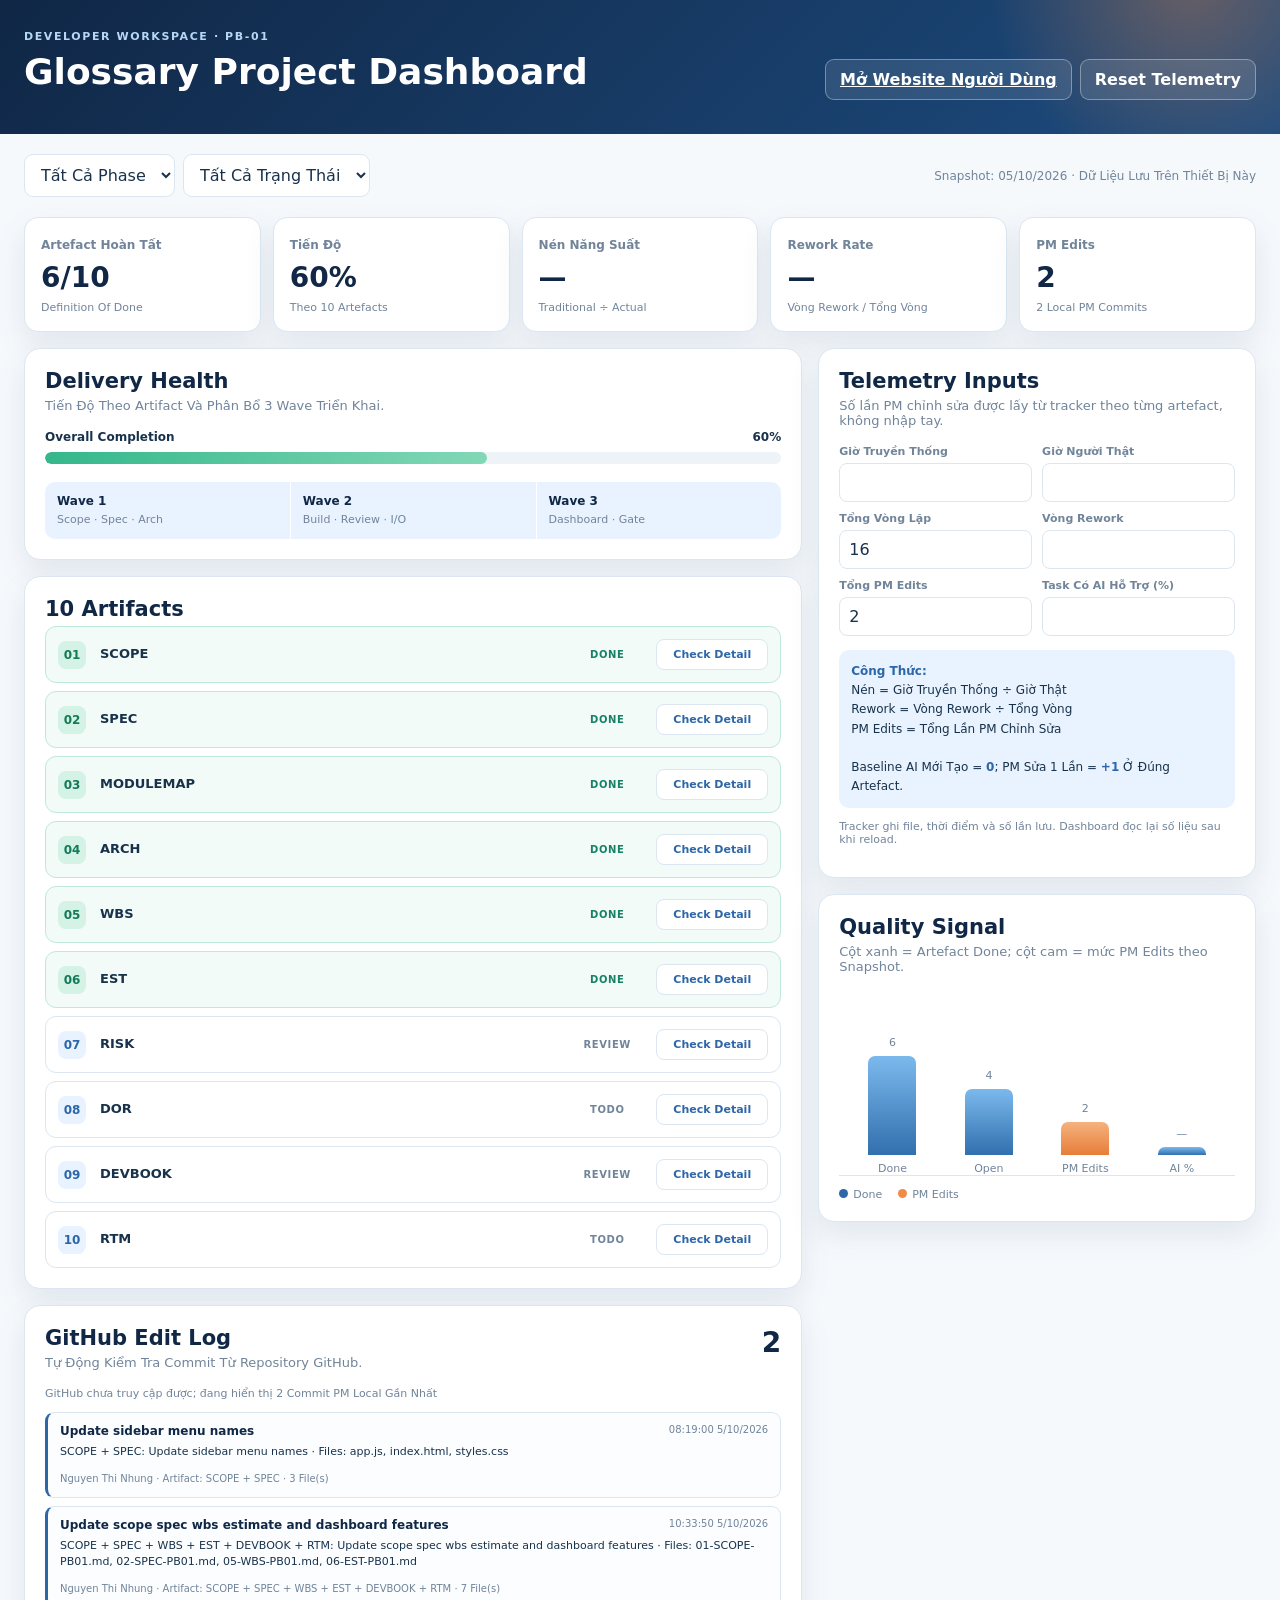
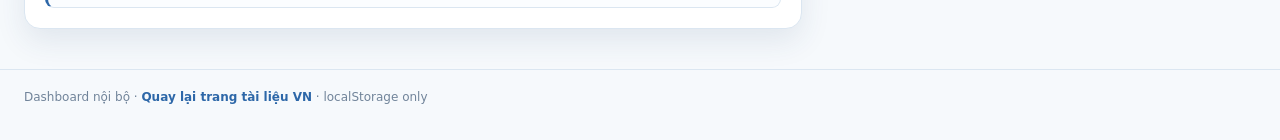
==== commit 1dd647cb: "Update project documentation and estimation" ====
--- a/VN/project-dashboard.html
+++ b/VN/project-dashboard.html
@@ -13,7 +13,7 @@
     .layout{display:grid;grid-template-columns:minmax(0,1.6fr) minmax(300px,.9fr);gap:16px;margin:16px 0 40px}.panel{background:#fff;border:1px solid var(--line);border-radius:16px;padding:20px;box-shadow:var(--shadow)}.panel h2{font:700 21px Inter,ui-sans-serif,system-ui,-apple-system,"Segoe UI",sans-serif;color:var(--navy);margin-bottom:5px}.panel-lead{font-size:13px;color:var(--muted);margin-bottom:17px}
     .progress-track{height:12px;background:#eef3f8;border-radius:20px;overflow:hidden}.progress-fill{height:100%;background:linear-gradient(90deg,var(--mint),#82d8b6);border-radius:20px;transition:width .25s}.progress-row{display:flex;justify-content:space-between;font-size:12px;font-weight:700;margin:0 0 8px}.chart{height:185px;display:flex;align-items:end;gap:10px;padding:18px 10px 0;border-bottom:1px solid var(--line)}.bar-wrap{height:100%;flex:1;display:flex;flex-direction:column;justify-content:end;align-items:center;gap:7px}.bar{width:100%;max-width:48px;border-radius:7px 7px 0 0;background:linear-gradient(180deg,#7bb9ed,#316fae);min-height:5px;transition:height .25s}.bar-value{font-size:11px;color:var(--muted)}.bar-label{font-size:11px;color:var(--muted);text-align:center}.legend{display:flex;gap:16px;font-size:11px;color:var(--muted);margin-top:12px}.dot{width:9px;height:9px;display:inline-block;border-radius:50%;background:var(--blue);margin-right:5px}.dot.orange{background:var(--orange)}
     .metric-form{display:grid;grid-template-columns:1fr 1fr;gap:10px}.field label{display:block;font-size:11px;font-weight:700;color:var(--muted);margin-bottom:5px}.field input{width:100%;padding:9px;border:1px solid var(--line);border-radius:8px;color:var(--ink)}.formula{margin-top:14px;background:var(--sky);border-radius:10px;padding:12px;font-size:12px;line-height:1.6}.formula b{color:var(--blue)}.note{font-size:11px;color:var(--muted);margin-top:12px}
-    .artifact-list{display:flex;flex-direction:column;gap:8px}.artifact{border:1px solid var(--line);border-radius:11px;padding:12px;display:grid;grid-template-columns:32px 1fr 78px 112px;align-items:center;gap:10px;transition:.15s}.artifact:hover{border-color:#86b4dc;transform:translateX(2px)}.artifact.done{background:#f3fbf8;border-color:#bfe9d9}.num{width:28px;height:28px;border-radius:8px;background:var(--sky);color:var(--blue);display:grid;place-items:center;font-size:12px;font-weight:800}.artifact.done .num{background:#d4f3e6;color:#147a5a}.artifact h3{font-size:13px;margin:0 0 2px}.artifact p{font-size:11px;color:var(--muted);margin:0}.status{font-size:10px;text-transform:uppercase;letter-spacing:.6px;font-weight:800;color:var(--muted);white-space:nowrap;text-align:center}.status.done{color:#168263}.detail-button{border:1px solid var(--line);background:#fff;color:var(--blue);border-radius:8px;padding:8px 9px;font-size:11px;font-weight:800}.detail-button:hover{background:var(--sky);border-color:#86b4dc}
+    .artifact-list{display:flex;flex-direction:column;gap:8px}.artifact{border:1px solid var(--line);border-radius:11px;padding:12px;display:grid;grid-template-columns:32px 1fr 78px 112px;align-items:center;gap:10px;transition:.15s}.artifact:hover{border-color:#86b4dc;transform:translateX(2px)}.artifact.done{background:#f3fbf8;border-color:#bfe9d9}.num{width:28px;height:28px;border-radius:8px;background:var(--sky);color:var(--blue);display:grid;place-items:center;font-size:12px;font-weight:800}.artifact.done .num{background:#d4f3e6;color:#147a5a}.artifact h3{font-size:13px;margin:0 0 2px}.artifact p{font-size:11px;color:var(--muted);margin:0}.status{font-size:10px;text-transform:uppercase;letter-spacing:.6px;font-weight:800;color:var(--muted);white-space:nowrap;text-align:center}.status.done{color:#168263}.detail-button{border:1px solid var(--line);background:#fff;color:var(--blue);border-radius:8px;padding:8px 9px;font-size:11px;font-weight:800}.detail-button:hover{background:var(--sky);border-color:#86b4dc}.status-editor{display:flex;align-items:center;gap:9px;margin:14px 0;padding:10px 12px;border:1px solid var(--line);border-radius:9px;background:var(--sky)}.status-editor label{font-size:12px;font-weight:700;color:var(--muted)}.status-editor select{flex:1;padding:8px 10px;border:1px solid var(--line);border-radius:7px;background:#fff;color:var(--ink);font-weight:700}
     .github-panel-head{display:flex;align-items:flex-start;justify-content:space-between;gap:16px}.github-panel-head h2{margin-bottom:5px}.github-panel-head>strong{font:700 28px Inter,ui-sans-serif,system-ui,-apple-system,"Segoe UI",sans-serif;color:var(--navy)}.github-sync-status{font-size:11px;color:var(--muted);margin:0 0 12px}.github-edit-list{display:grid;gap:8px;max-height:430px;overflow:auto}.github-edit{padding:11px 12px;border:1px solid var(--line);border-left:3px solid var(--blue);border-radius:9px;background:#fbfdff}.github-edit-top{display:flex;justify-content:space-between;gap:12px;align-items:flex-start}.github-edit-top strong{font-size:12px;color:var(--navy)}.github-edit-top time{font-size:10px;color:var(--muted);white-space:nowrap}.github-edit p{font-size:11px;line-height:1.5;color:var(--ink);margin:6px 0}.github-edit small{font-size:10px;color:var(--muted)}
     dialog{max-width:660px;width:calc(100% - 28px);border:1px solid var(--line);border-radius:16px;padding:0;box-shadow:0 24px 70px rgba(16,39,70,.25);color:var(--ink)}dialog::backdrop{background:rgba(16,39,70,.38)}.dialog-body{padding:22px}.dialog-body h2{font:700 24px Inter,ui-sans-serif,system-ui,-apple-system,"Segoe UI",sans-serif;color:var(--navy);margin:0 0 6px}.dialog-meta{font-size:11px;color:var(--mint);font-weight:800;letter-spacing:.5px}.dialog-copy{font-size:14px;line-height:1.7;color:var(--muted);margin:18px 0;max-height:58vh;overflow:auto}.dialog-copy h3{font-size:15px;color:var(--navy);margin:18px 0 5px}.dialog-copy h3:first-child{margin-top:0}.dialog-copy ul,.dialog-copy ol{padding-left:22px;margin:7px 0}.dialog-copy li{margin:4px 0}.dialog-copy pre{background:var(--navy);color:#dff0ff;border-radius:10px;padding:14px;overflow:auto;font-size:12px}.dialog-copy code{background:var(--sky);color:var(--blue);padding:2px 4px;border-radius:4px}.estimate-table,.wbs-table{width:100%;border-collapse:collapse;margin:10px 0 12px;font-size:12px}.estimate-table th,.estimate-table td,.wbs-table th,.wbs-table td{padding:7px 8px;border-bottom:1px solid var(--line);text-align:left}.estimate-table th,.wbs-table th{color:var(--navy);font-weight:800}.estimate-table td:nth-child(2),.estimate-table td:nth-child(3),.estimate-table th:nth-child(2),.estimate-table th:nth-child(3){text-align:right;white-space:nowrap}.wbs-table td:first-child,.wbs-table th:first-child{white-space:nowrap}.estimate-table tfoot th{border-top:2px solid var(--line);border-bottom:0}.estimate-note{padding:10px 12px;border-radius:8px;background:var(--sky);font-size:12px}.dialog-close{border:1px solid var(--line);background:#fff;color:var(--blue);border-radius:8px;padding:9px 13px;font-weight:800}
     .timeline{display:flex;gap:0;margin-top:18px}.phase{flex:1;padding:12px;background:var(--sky);border-right:1px solid #fff}.phase:first-child{border-radius:10px 0 0 10px}.phase:last-child{border-radius:0 10px 10px 0;border:0}.phase b{display:block;font-size:12px;color:var(--navy)}.phase span{font-size:11px;color:var(--muted)}
@@ -22,7 +22,7 @@
   </style>
 </head>
 <body>
-  <header><div class="wrap header-inner"><div><div class="eyebrow">Developer Workspace · PB-01</div><h1>Glossary Project Dashboard</h1><p class="sub">Bảng Điều Hành Nội Bộ Cho Lập Trình Viên: Tiến Độ 10 Artifacts, Chất Lượng, Telemetry Và Hệ Số Nén Năng Suất.</p></div><div class="header-actions"><a class="btn" href="glossary/index.html">Mở Website Người Dùng</a><button class="btn" id="reset">Reset Số Mẫu</button></div></div></header>
+  <header><div class="wrap header-inner"><div><div class="eyebrow">Developer Workspace · PB-01</div><h1>Glossary Project Dashboard</h1></div><div class="header-actions"><a class="btn" href="glossary/index.html">Mở Website Người Dùng</a><button class="btn" id="reset">Reset Telemetry</button></div></div></header>
   <main class="wrap">
     <div class="toolbar"><div class="filters"><select class="control" id="phase"><option value="all">Tất Cả Phase</option><option value="foundation">Foundation</option><option value="build">Build</option><option value="quality">Quality</option></select><select class="control" id="statusFilter"><option value="all">Tất Cả Trạng Thái</option><option value="done">Done</option><option value="review">Review</option><option value="todo">Todo</option></select></div><span class="last">Snapshot: 05/10/2026 · Dữ Liệu Lưu Trên Thiết Bị Này</span></div>
     <section class="kpi-grid" aria-label="KPI Dự Án"><div class="kpi"><span class="label">Artefact Hoàn Tất</span><strong id="doneKpi">0/10</strong><small>Definition Of Done</small></div><div class="kpi"><span class="label">Tiến Độ</span><strong id="progressKpi">0%</strong><small>Theo 10 Artefacts</small></div><div class="kpi"><span class="label">Nén Năng Suất</span><strong id="compressionKpi">0×</strong><small>Traditional ÷ Actual</small></div><div class="kpi"><span class="label">Rework Rate</span><strong id="reworkKpi">0%</strong><small>Vòng Rework / Tổng Vòng</small></div><div class="kpi"><span class="label">PM Edits</span><strong id="editKpi">0</strong><small id="editKpiNote">Unique PM Commits</small></div></section>
@@ -39,7 +39,7 @@
     </div>
   </main>
   <footer><div class="wrap">Dashboard nội bộ · <a class="back" href="index.html#tailieu">Quay lại trang tài liệu VN</a> · localStorage only</div></footer>
-  <dialog id="detailDialog"><div class="dialog-body"><h2 id="detailTitle">Artefact</h2><div class="dialog-meta" id="detailMeta"></div><div class="dialog-copy" id="detailBody"></div><button class="dialog-close" id="closeDetail" type="button">Đóng</button></div></dialog>
+  <dialog id="detailDialog"><div class="dialog-body"><h2 id="detailTitle">Artefact</h2><div class="dialog-meta" id="detailMeta"></div><div class="status-editor"><label for="detailStatus">Edit status</label><select id="detailStatus"><option value="todo">TODO</option><option value="review">Review</option><option value="done">Done</option></select></div><div class="dialog-copy" id="detailBody"></div><button class="dialog-close" id="closeDetail" type="button">Đóng</button></div></dialog>
   <script src="project-telemetry.js"></script>
   <script>
     const artifacts=[
@@ -54,30 +54,45 @@
       {id:'09',file:'DEVBOOK-PB01.md',desc:'Decision log và AI review',phase:'quality',status:'review',pmEdits:0,detail:`<h3>Decision log</h3><ul><li>Giữ MVP static-first để chạy offline, không setup backend.</li><li>Gộp Risk + Delegation và RTM + SIT/UAT + Telemetry để đủ quota 10 artefact.</li><li>Tách dashboard developer khỏi user UI để không làm người dùng rối.</li></ul><h3>AI review evidence</h3><ul><li>Không chọn chart library để giảm dependency.</li><li>Không mở rộng sang backend/sync ở MVP.</li><li>Dashboard phải có nguồn, công thức và phân biệt estimate/actual.</li></ul><h3>Known gaps</h3><p>Chưa có automated regression runner; hiện dùng smoke test browser. GitHub edit log được đồng bộ khi Dashboard mở và repository public.</p>`},
       {id:'10',file:'RTM-SIT-UAT-TELEMETRY-PB01.md',desc:'Traceability, test gate và telemetry',phase:'quality',status:'todo',pmEdits:0,detail:`<h3>Traceability</h3><p>US-01/02 → Library → SIT-01/02; US-03/04 → CRUD → SIT-03/04; US-05 → Review → SIT-05; US-06/07 → I/O → SIT-06/07; Dashboard → SIT-08.</p><h3>SIT/UAT gate</h3><p>8 scenario: search, filter, validation, persistence, flashcard, export, import duplicate và dashboard filter đều phải pass. UAT đạt khi người dùng hoàn thành flow tìm → hiểu → đánh dấu → ôn không cần hướng dẫn trực tiếp.</p><h3>Telemetry</h3><ul><li>Compression = traditional hours / actual hours.</li><li>AI adoption = task có AI / tổng task.</li><li>Rework rate = vòng rework / tổng vòng.</li><li>PM-edit rate = PM-edit / 10 artefact.</li></ul>`}
     ];
+    artifacts.find(item=>item.id==='06').status='done';
+    const originalWbsDetail=artifacts.find(item=>item.id==='05')?.detail;
+    const wbsArtifact=artifacts.find(item=>item.id==='05');
+    if(wbsArtifact)wbsArtifact.detail=`<h3>WBS cấp 1 — Chloe's Glossary AI</h3><p><b>Trạng thái:</b> Done · Baseline mới: <b>76h / 0.475 MM</b> (160h = 1 MM).</p><table class="wbs-table"><thead><tr><th>WP</th><th>Work Package</th><th>Hours</th><th>MM</th></tr></thead><tbody><tr><td>1</td><td>Scope &amp; Spec</td><td>5h</td><td>0.031</td></tr><tr><td>2</td><td>Data Model &amp; Architecture</td><td>5h</td><td>0.031</td></tr><tr><td>3</td><td>Library / Asset Setup</td><td>4h</td><td>0.025</td></tr><tr><td>4</td><td>CRUD Features</td><td>8h</td><td>0.050</td></tr><tr><td>5</td><td>Dashboard &amp; Analytics</td><td>8h</td><td>0.050</td></tr><tr><td>6</td><td>Import / Export</td><td>5h</td><td>0.031</td></tr><tr><td>7</td><td>Review &amp; Refactoring</td><td>4h</td><td>0.025</td></tr><tr><td>8</td><td>SIT / UAT</td><td>6h</td><td>0.038</td></tr><tr><td>9</td><td>PM / Documentation / Logs</td><td>6h</td><td>0.038</td></tr><tr><td>10</td><td>Git / Deploy / Environment Setup</td><td>8h</td><td>0.050</td></tr><tr><td>11</td><td>Learning &amp; Research Buffer</td><td>10h</td><td>0.063</td></tr><tr><td>12</td><td>Rework Buffer</td><td>7h</td><td>0.044</td></tr></tbody><tfoot><tr><th colspan="2">TOTAL</th><th>76h</th><th>0.475 MM</th></tr></tfoot></table><h3>Rolling Wave</h3><p>Wave 1: WP 1–3 · Wave 2: WP 4–7 · Wave 3: WP 8–10 · Buffer: WP 11–12.</p><h3>Acceptance Checklist</h3><ul><li>Mỗi package có output, Hours, MM và deliverable cụ thể.</li><li>Dashboard hiển thị đúng 10 artifact và PM Edit theo commit.</li><li>WBS được đánh dấu Done sau khi baseline 76h/0.475 MM đã sync với file Markdown.</li></ul>`;
+    const estArtifact=artifacts.find(item=>item.id==='06');
+    if(estArtifact)estArtifact.detail=`<h3>Estimate baseline</h3><p>Estimate hiện hành theo WBS 1.2: <b>76h / 0.475 MM</b>, quy ước 160h = 1 MM.</p><table class="estimate-table"><thead><tr><th>Work Package</th><th>Hours</th><th>Man-Month</th></tr></thead><tbody><tr><td>Scope &amp; Spec</td><td>5h</td><td>0.031 MM</td></tr><tr><td>Data Model &amp; Architecture</td><td>5h</td><td>0.031 MM</td></tr><tr><td>Library / Asset Setup</td><td>4h</td><td>0.025 MM</td></tr><tr><td>CRUD Features</td><td>8h</td><td>0.050 MM</td></tr><tr><td>Dashboard &amp; Analytics</td><td>8h</td><td>0.050 MM</td></tr><tr><td>Import / Export</td><td>5h</td><td>0.031 MM</td></tr><tr><td>Review &amp; Refactoring</td><td>4h</td><td>0.025 MM</td></tr><tr><td>SIT / UAT</td><td>6h</td><td>0.038 MM</td></tr><tr><td>PM / Documentation / Logs</td><td>6h</td><td>0.038 MM</td></tr><tr><td>Git / Deploy / Environment Setup</td><td>8h</td><td>0.050 MM</td></tr><tr><td>Learning &amp; Research Buffer</td><td>10h</td><td>0.063 MM</td></tr><tr><td>Rework Buffer</td><td>7h</td><td>0.044 MM</td></tr></tbody><tfoot><tr><th>TOTAL</th><th>76h</th><th>0.475 MM</th></tr></tfoot></table><p class="estimate-note"><b>Công thức:</b> Man-Month = Hours ÷ 160. Đây là baseline kế hoạch hiện hành, không phải số giờ thực tế.</p>`;
+    // WBS detail uses the current 12-package / 76h baseline above.
+    const artifactStatusKey='pb01-artifact-status-v1';
+    try{const savedStatuses=JSON.parse(localStorage.getItem(artifactStatusKey)||'{}');artifacts.forEach(item=>{if(['todo','review','done'].includes(savedStatuses[item.id]))item.status=savedStatuses[item.id]})}catch(error){}
+    const riskArtifact=artifacts.find(item=>item.id==='07');
+    if(riskArtifact)riskArtifact.detail+=`<h3>R8 — GitHub sync delay</h3><p>Dashboard có thể chưa cập nhật kịp PM Edit sau khi commit đã được push lên GitHub, khiến KPI và phân bổ theo artifact bị trễ hoặc chưa chính xác.</p><ul><li>Reload Dashboard để gọi lại GitHub API.</li><li>Kiểm tra thời điểm sync và commit mới nhất trong GitHub Edit Log.</li><li>Không chốt số liệu khi trạng thái sync chưa xác nhận.</li></ul>`;
     const telemetry=window.PB01_TELEMETRY||{artifacts:{}};
     // Seed the latest verified local PM commit immediately; GitHub can refine this asynchronously.
-    let githubPmEditCount=1;
+    let githubPmEditCount=2;
     const GITHUB_REPO='NhungNguyen111/Chloe-Glossary-AI';
     artifacts.forEach(a=>{const tracked=telemetry.artifacts?.[a.file]?.pmEdits;a.pmEdits=telemetry.historyStatus==='unavailable-before-tracker'?null:(typeof tracked==='number'?tracked:0);a.githubEdits=0});
-    artifacts.filter(a=>a.file==='SCOPE-PB01.md'||a.file==='SPEC-PB01.md').forEach(a=>a.githubEdits=1);
-    const defaults={traditional:40,actual:12,loops:8,rework:2,artefacts:0,aiTasks:78};
-    const $=id=>document.getElementById(id); const load=JSON.parse(localStorage.getItem('pb01-dashboard')||'null')||defaults;
+    artifacts.filter(a=>a.file==='SCOPE-PB01.md'||a.file==='SPEC-PB01.md').forEach(a=>a.githubEdits=2);
+    artifacts.filter(a=>a.file==='WBS-PB01.md'||a.file==='EST-PB01.md'||a.file==='DEVBOOK-PB01.md'||a.file==='RTM-SIT-UAT-TELEMETRY-PB01.md').forEach(a=>a.githubEdits=1);
+    const defaults={traditional:null,actual:null,loops:16,rework:null,artefacts:null,aiTasks:null};
+    const $=id=>document.getElementById(id); const load=JSON.parse(localStorage.getItem('pb01-dashboard-v3')||'null')||defaults;
     ['traditional','actual','loops','rework','artefacts','aiTasks'].forEach(id=>{$(id).value=load[id];$(id).addEventListener('input',update)});
     function doneCount(){return artifacts.filter(a=>a.status==='done').length}
     function editCount(){return artifacts.some(a=>a.pmEdits===null)?null:artifacts.reduce((sum,a)=>sum+a.pmEdits,0)}
     function update(){const traditional=+$('traditional').value||0,actual=+$('actual').value||0,loops=+$('loops').value||0,rework=+$('rework').value||0,edits=githubPmEditCount??editCount();const done=doneCount();const progress=Math.round(done/10*100);$('doneKpi').textContent=done+'/10';$('progressKpi').textContent=progress+'%';$('progressText').textContent=progress+'%';$('progressFill').style.width=progress+'%';$('compressionKpi').textContent=(actual?traditional/actual:0).toFixed(2)+'×';$('reworkKpi').textContent=(loops?Math.round(rework/loops*100):0)+'%';$('editKpi').textContent=edits===null?'…':edits;$('artefacts').value=edits===null?0:edits;localStorage.setItem('pb01-dashboard',JSON.stringify({traditional,actual,loops,rework,artefacts:edits,aiTasks:+$('aiTasks').value||0}));renderChart(done,edits||0);renderArtifacts()}
     function shortArtifactName(file){return ({'SCOPE-PB01.md':'SCOPE','SPEC-PB01.md':'SPEC','MODULEMAP-PB01.md':'MODULEMAP','ARCH-PB01.md':'ARCH','WBS-PB01.md':'WBS','EST-PB01.md':'EST','RISK-DELEGATION-PB01.md':'RISK','DOR-PB01.md':'DOR','DEVBOOK-PB01.md':'DEVBOOK','RTM-SIT-UAT-TELEMETRY-PB01.md':'RTM'})[file]||file.replace(/-PB01\.md$/,'')}
     function fullArtifactName(file){return ({'SCOPE-PB01.md':'Project Scope','SPEC-PB01.md':'Product Specification','MODULEMAP-PB01.md':'Module Map','ARCH-PB01.md':'Software Architecture','WBS-PB01.md':'Work Breakdown Structure','EST-PB01.md':'Estimate','RISK-DELEGATION-PB01.md':'Risk Register & Delegation Map','DOR-PB01.md':'Definition of Ready','DEVBOOK-PB01.md':'Development Decision Book','RTM-SIT-UAT-TELEMETRY-PB01.md':'Requirements Traceability Matrix, SIT/UAT & Telemetry'})[file]||file.replace(/-PB01\.md$/,'')}
-    function renderArtifacts(){const phase=$('phase').value,status=$('statusFilter').value;const list=artifacts.filter(a=>(phase==='all'||a.phase===phase)&&(status==='all'||a.status===status));$('artifactList').innerHTML=list.map(a=>`<article class="artifact ${a.status==='done'?'done':''}"><div class="num">${a.id}</div><div><h3>${shortArtifactName(a.file)}</h3><p>PM Edit: ${a.githubEdits??(a.pmEdits===null?0:a.pmEdits)}</p></div><span class="status ${a.status==='done'?'done':''}">${a.status}</span><button class="detail-button" data-id="${a.id}" type="button">Check Detail</button></article>`).join('')||'<p class="note">Không có hạng mục phù hợp bộ lọc.</p>'}
-    function openDetail(id){const a=artifacts.find(item=>item.id===id);if(!a)return;$('detailTitle').textContent=fullArtifactName(a.file);$('detailMeta').textContent=a.status.toUpperCase();$('detailBody').innerHTML=a.detail;$('detailDialog').showModal()}
+    function renderArtifacts(){const phase=$('phase').value,status=$('statusFilter').value;const list=artifacts.filter(a=>(phase==='all'||a.phase===phase)&&(status==='all'||a.status===status));$('artifactList').innerHTML=list.map(a=>`<article class="artifact ${a.status==='done'?'done':''}"><div class="num">${a.id}</div><div><h3>${shortArtifactName(a.file)}</h3></div><span class="status ${a.status==='done'?'done':''}">${a.status}</span><button class="detail-button" data-id="${a.id}" type="button">Check Detail</button></article>`).join('')||'<p class="note">Không có hạng mục phù hợp bộ lọc.</p>'}
+    function openDetail(id){const a=artifacts.find(item=>item.id===id);if(!a)return;$('detailTitle').textContent=fullArtifactName(a.file);$('detailMeta').textContent=a.status.toUpperCase();$('detailStatus').value=a.status;$('detailStatus').dataset.id=id;$('detailBody').innerHTML=a.detail;$('detailDialog').showModal()}
     function renderChart(done,edits){const vals=[done,Math.max(0,10-done),edits,Math.max(0,10-edits),+$('aiTasks').value||0];const labels=['Done','Open','PM Edits','Gap','AI %'];const max=Math.max(...vals,10); $('chart').innerHTML=vals.map((v,i)=>`<div class="bar-wrap"><span class="bar-value">${v}${i===4?'%':''}</span><div class="bar" style="height:${Math.max(5,v/max*100)}%;background:${i===2||i===3?'linear-gradient(180deg,#f5b27e,#e77d39)':''}"></div><span class="bar-label">${labels[i]}</span></div>`).join('')}
     function escapeHtml(value=''){return String(value).replace(/[&<>"']/g,character=>({'&':'&amp;','<':'&lt;','>':'&gt;','"':'&quot;',"'":'&#39;'}[character]))}
     function scopeForFiles(files){const scopes=new Set();files.forEach(file=>{const name=file.filename||file;if(name.includes('/glossary/'))scopes.add('Glossary');else if(name.includes('project-dashboard'))scopes.add('Dashboard');else if(name.includes('project-telemetry'))scopes.add('Telemetry');else if(name.includes('01-SCOPE'))scopes.add('Scope');else if(name.includes('02-SPEC'))scopes.add('Spec');else if(name.includes('project-glossary'))scopes.add('Project docs');else if(name.includes('/docs/'))scopes.add('Docs');else scopes.add('Project')});return [...scopes].join(' + ')}
     function isBaselineCommit(commit){const message=(commit.commit?.message||'').toLowerCase();return message.startsWith('initial commit')||message.startsWith('merge ')||message.startsWith('rename project')}
     function artifactsForCommit(files,commit){const names=files.map(file=>(file.filename||'').split('/').pop().replace(/^\d+-/,''));const matches=[];const add=name=>{const artifact=artifacts.find(item=>item.file===name);if(artifact&&!matches.includes(artifact))matches.push(artifact)};names.forEach(name=>{const exact=artifacts.find(item=>item.file===name);if(exact)add(exact.file)});const paths=files.map(file=>file.filename||'').join(' ').toLowerCase();const message=(commit.commit?.message||'').toLowerCase();if(paths.includes('/glossary/')){add('SCOPE-PB01.md');add('SPEC-PB01.md')}if(paths.includes('project-dashboard')||paths.includes('project-telemetry'))add('RTM-SIT-UAT-TELEMETRY-PB01.md');if(message.includes('scope'))add('SCOPE-PB01.md');if(message.includes('spec'))add('SPEC-PB01.md');if(message.includes('estimate')||message.includes('est'))add('EST-PB01.md');return matches}
     function basicEditDescription(commit,files,artifactsForEdit){const message=(commit.commit?.message||'GitHub Update').split('\n')[0].trim();const changed=files.slice(0,4).map(file=>file.filename.split('/').pop()).join(', ');const scope=artifactsForEdit.length?artifactsForEdit.map(artifact=>shortArtifactName(artifact.file)).join(' + '):'Project';return `${scope}: ${message}${changed?` · Files: ${changed}`:''}`}
-    async function loadGithubEdits(){const status=$('githubSyncStatus'),list=$('githubEditList');try{const response=await fetch(`https://api.github.com/repos/${GITHUB_REPO}/commits?per_page=30`,{headers:{Accept:'application/vnd.github+json'}});if(!response.ok)throw new Error(`GitHub HTTP ${response.status}`);const commits=await response.json();const details=await Promise.all(commits.map(async commit=>{const detailResponse=await fetch(`https://api.github.com/repos/${GITHUB_REPO}/commits/${commit.sha}`,{headers:{Accept:'application/vnd.github+json'}});return detailResponse.ok?detailResponse.json():commit}));const isPmCommit=detail=>{const author=`${detail.commit?.author?.name||''} ${detail.commit?.author?.email||''} ${detail.author?.login||''}`.toLowerCase();return author.includes('nhung')||author.includes('nhungnt75')};const pmDetails=details.filter(isPmCommit);const baselineCount=pmDetails.filter(isBaselineCommit).length;const shown=pmDetails.filter(detail=>!isBaselineCommit(detail));artifacts.forEach(artifact=>{artifact.githubEdits=0});const assignments=shown.map(detail=>({detail,files:detail.files||[],artifactList:artifactsForCommit(detail.files||[],detail)}));assignments.forEach(item=>item.artifactList.forEach(artifact=>artifact.githubEdits++));githubPmEditCount=shown.length;$('githubCommitCount').textContent=shown.length;$('editKpi').textContent=shown.length;$('editKpiNote').textContent='Unique PM Commits Từ GitHub';$('artefacts').value=shown.length;renderChart(doneCount(),shown.length);status.textContent=`Đã đồng bộ ${shown.length} PM Edit · ${shown.reduce((sum,item)=>sum+item.artifactList.length,0)} Artifact Contributions · Bỏ qua ${baselineCount} Commit Khởi Tạo/Merge · ${new Date().toLocaleString('vi-VN')}`;list.innerHTML=assignments.map(({detail,files,artifactList})=>{const author=detail.commit?.author?.name||detail.author?.login||'Unknown';return `<article class="github-edit"><div class="github-edit-top"><strong>${escapeHtml(detail.commit?.message?.split('\n')[0]||'GitHub Update')}</strong><time>${new Date(detail.commit?.author?.date||detail.committer?.date||Date.now()).toLocaleString('vi-VN')}</time></div><p>${escapeHtml(basicEditDescription(detail,files,artifactList))}</p><small>${escapeHtml(author)} · Artifact: ${escapeHtml(artifactList.length?artifactList.map(artifact=>shortArtifactName(artifact.file)).join(' + '):'Chưa Gán')} · ${files.length||'—'} File(s)</small></article>`}).join('')||'<p class="note">Chưa có PM Edit thực tế để hiển thị.</p>';renderArtifacts()}catch(error){const fallbackDetail={commit:{message:'Update sidebar menu names',author:{name:'Nguyen Thi Nhung',date:'2026-10-05T17:19:00+09:00'}}};const fallbackFiles=[{filename:'VN/glossary/app.js'},{filename:'VN/glossary/index.html'},{filename:'VN/glossary/styles.css'}];const fallbackArtifacts=artifactsForCommit(fallbackFiles,fallbackDetail);artifacts.forEach(artifact=>{artifact.githubEdits=0});fallbackArtifacts.forEach(artifact=>artifact.githubEdits++);githubPmEditCount=1;$('githubCommitCount').textContent='1';$('editKpi').textContent='1';$('editKpiNote').textContent='1 Local PM Commit';$('artefacts').value=1;renderChart(doneCount(),1);renderArtifacts();status.textContent='GitHub chưa truy cập được; đang hiển thị Commit Local Gần Nhất';list.innerHTML=`<article class="github-edit"><div class="github-edit-top"><strong>Update sidebar menu names</strong><time>05/10/2026, 17:19</time></div><p>${escapeHtml(basicEditDescription(fallbackDetail,fallbackFiles,fallbackArtifacts))}</p><small>Nguyen Thi Nhung · Artifact: ${escapeHtml(fallbackArtifacts.map(artifact=>shortArtifactName(artifact.file)).join(' + '))} · 3 File(s)</small></article>`}}
-    $('phase').addEventListener('change',renderArtifacts);$('statusFilter').addEventListener('change',renderArtifacts);$('artifactList').addEventListener('click',event=>{const button=event.target.closest('.detail-button');if(button)openDetail(button.dataset.id)});$('closeDetail').addEventListener('click',()=>$('detailDialog').close());$('detailDialog').addEventListener('click',event=>{if(event.target===$('detailDialog'))$('detailDialog').close()});$('reset').addEventListener('click',()=>{localStorage.removeItem('pb01-dashboard');location.reload()});renderArtifacts();update();loadGithubEdits();
+    async function loadGithubEdits(){const status=$('githubSyncStatus'),list=$('githubEditList');try{const response=await fetch(`https://api.github.com/repos/${GITHUB_REPO}/commits?per_page=30`,{headers:{Accept:'application/vnd.github+json'}});if(!response.ok)throw new Error(`GitHub HTTP ${response.status}`);const commits=await response.json();const details=await Promise.all(commits.map(async commit=>{const detailResponse=await fetch(`https://api.github.com/repos/${GITHUB_REPO}/commits/${commit.sha}`,{headers:{Accept:'application/vnd.github+json'}});return detailResponse.ok?detailResponse.json():commit}));const isPmCommit=detail=>{const author=`${detail.commit?.author?.name||''} ${detail.commit?.author?.email||''} ${detail.author?.login||''}`.toLowerCase();return author.includes('nhung')||author.includes('nhungnt75')};const pmDetails=details.filter(isPmCommit);const baselineCount=pmDetails.filter(isBaselineCommit).length;const shown=pmDetails.filter(detail=>!isBaselineCommit(detail));artifacts.forEach(artifact=>{artifact.githubEdits=0});const assignments=shown.map(detail=>({detail,files:detail.files||[],artifactList:artifactsForCommit(detail.files||[],detail)}));assignments.forEach(item=>item.artifactList.forEach(artifact=>artifact.githubEdits++));githubPmEditCount=shown.length;$('githubCommitCount').textContent=shown.length;$('editKpi').textContent=shown.length;$('editKpiNote').textContent='Unique PM Commits Từ GitHub';$('artefacts').value=shown.length;renderChart(doneCount(),shown.length);status.textContent=`Đã đồng bộ ${shown.length} PM Edit · ${shown.reduce((sum,item)=>sum+item.artifactList.length,0)} Artifact Contributions · Bỏ qua ${baselineCount} Commit Khởi Tạo/Merge · ${new Date().toLocaleString('vi-VN')}`;list.innerHTML=assignments.map(({detail,files,artifactList})=>{const author=detail.commit?.author?.name||detail.author?.login||'Unknown';return `<article class="github-edit"><div class="github-edit-top"><strong>${escapeHtml(detail.commit?.message?.split('\n')[0]||'GitHub Update')}</strong><time>${new Date(detail.commit?.author?.date||detail.committer?.date||Date.now()).toLocaleString('vi-VN')}</time></div><p>${escapeHtml(basicEditDescription(detail,files,artifactList))}</p><small>${escapeHtml(author)} · Artifact: ${escapeHtml(artifactList.length?artifactList.map(artifact=>shortArtifactName(artifact.file)).join(' + '):'Chưa Gán')} · ${files.length||'—'} File(s)</small></article>`}).join('')||'<p class="note">Chưa có PM Edit thực tế để hiển thị.</p>';renderArtifacts()}catch(error){const fallbackCommits=[{detail:{commit:{message:'Update sidebar menu names',author:{name:'Nguyen Thi Nhung',date:'2026-10-05T17:19:00+09:00'}}},files:[{filename:'VN/glossary/app.js'},{filename:'VN/glossary/index.html'},{filename:'VN/glossary/styles.css'}]},{detail:{commit:{message:'Update scope spec wbs estimate and dashboard features',author:{name:'Nguyen Thi Nhung',date:'2026-10-05T19:33:50+09:00'}}},files:[{filename:'VN/docs/project-glossary/01-SCOPE-PB01.md'},{filename:'VN/docs/project-glossary/02-SPEC-PB01.md'},{filename:'VN/docs/project-glossary/05-WBS-PB01.md'},{filename:'VN/docs/project-glossary/06-EST-PB01.md'},{filename:'VN/docs/project-glossary/09-DEVBOOK-PB01.md'},{filename:'VN/docs/project-glossary/10-RTM-SIT-UAT-TELEMETRY-PB01.md'},{filename:'VN/project-dashboard.html'}]}];artifacts.forEach(artifact=>{artifact.githubEdits=0});const assignments=fallbackCommits.map(item=>({...item,artifactList:artifactsForCommit(item.files,item.detail)}));assignments.forEach(item=>item.artifactList.forEach(artifact=>artifact.githubEdits++));githubPmEditCount=assignments.length;$('githubCommitCount').textContent=assignments.length;$('editKpi').textContent=assignments.length;$('editKpiNote').textContent='2 Local PM Commits';$('artefacts').value=assignments.length;renderChart(doneCount(),assignments.length);renderArtifacts();status.textContent='GitHub chưa truy cập được; đang hiển thị 2 Commit PM Local Gần Nhất';list.innerHTML=assignments.map(({detail,files,artifactList})=>`<article class="github-edit"><div class="github-edit-top"><strong>${escapeHtml(detail.commit.message)}</strong><time>${new Date(detail.commit.author.date).toLocaleString('vi-VN')}</time></div><p>${escapeHtml(basicEditDescription(detail,files,artifactList))}</p><small>Nguyen Thi Nhung · Artifact: ${escapeHtml(artifactList.map(artifact=>shortArtifactName(artifact.file)).join(' + '))} · ${files.length} File(s)</small></article>`).join('')}}
+    function metricValue(id){const raw=$(id).value;if(raw==='')return null;const value=Number(raw);return Number.isFinite(value)?value:null}
+    function update(){const traditional=metricValue('traditional'),actual=metricValue('actual'),loops=metricValue('loops'),rework=metricValue('rework'),aiTasks=metricValue('aiTasks'),edits=githubPmEditCount??editCount();const done=doneCount();const progress=Math.round(done/10*100);$('doneKpi').textContent=done+'/10';$('progressKpi').textContent=progress+'%';$('progressText').textContent=progress+'%';$('progressFill').style.width=progress+'%';$('compressionKpi').textContent=traditional!==null&&actual!==null&&actual>0?(traditional/actual).toFixed(2)+'\u00d7':'\u2014';$('reworkKpi').textContent=loops!==null&&rework!==null&&loops>0?Math.round(rework/loops*100)+'%':'\u2014';$('editKpi').textContent=edits===null?'\u2014':edits;$('artefacts').value=edits===null?'':edits;localStorage.setItem('pb01-dashboard-v3',JSON.stringify({traditional,actual,loops,rework,artefacts:edits,aiTasks}));renderChart(done,edits,aiTasks);renderArtifacts()}
+    function renderChart(done,edits,aiTasks){const vals=[done,Math.max(0,10-done),edits,aiTasks];const labels=['Done','Open','PM Edits','AI %'];const numeric=vals.filter(value=>value!==null&&value!==undefined);const max=Math.max(...numeric,10);$('chart').innerHTML=vals.map((v,i)=>`<div class="bar-wrap"><span class="bar-value">${v===null||v===undefined?'\u2014':v}${i===3&&v!==null&&v!==undefined?'%':''}</span><div class="bar" style="height:${v===null||v===undefined?5:Math.max(5,v/max*100)}%;background:${i===2?'linear-gradient(180deg,#f5b27e,#e77d39)':''}"></div><span class="bar-label">${labels[i]}</span></div>`).join('')}
+    $('phase').addEventListener('change',renderArtifacts);$('statusFilter').addEventListener('change',renderArtifacts);$('artifactList').addEventListener('click',event=>{const button=event.target.closest('.detail-button');if(button)openDetail(button.dataset.id)});$('detailStatus').addEventListener('change',event=>{const artifact=artifacts.find(item=>item.id===event.target.dataset.id);if(!artifact)return;artifact.status=event.target.value;$('detailMeta').textContent=artifact.status.toUpperCase();const savedStatuses=artifacts.reduce((result,item)=>{result[item.id]=item.status;return result},{});localStorage.setItem(artifactStatusKey,JSON.stringify(savedStatuses));update()});$('closeDetail').addEventListener('click',()=>$('detailDialog').close());$('detailDialog').addEventListener('click',event=>{if(event.target===$('detailDialog'))$('detailDialog').close()});$('reset').addEventListener('click',()=>{localStorage.removeItem('pb01-dashboard');localStorage.removeItem('pb01-dashboard-v2');localStorage.removeItem('pb01-dashboard-v3');localStorage.removeItem(artifactStatusKey);location.reload()});renderArtifacts();update();loadGithubEdits();
   </script>
 </body>
 </html>
